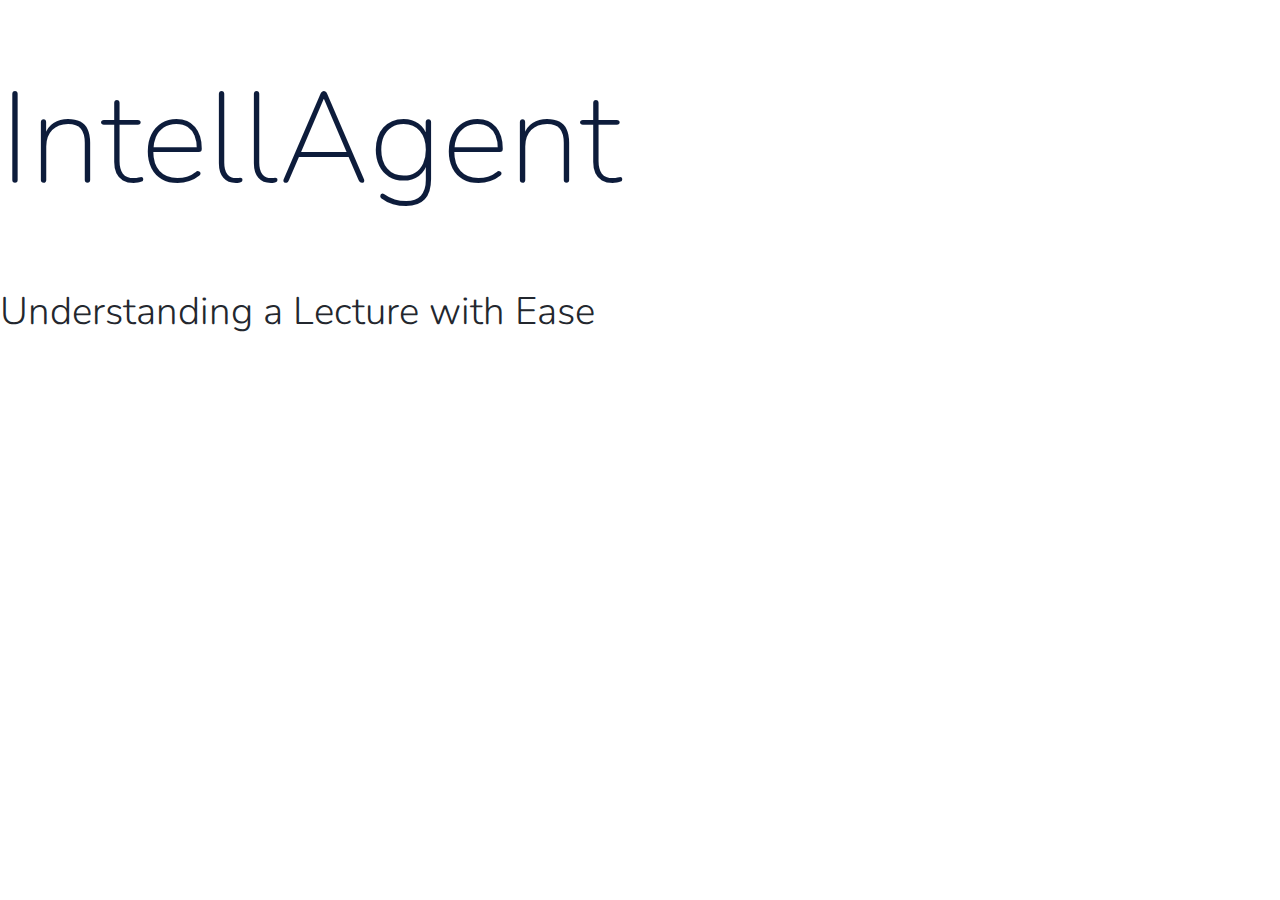
==== app.html @ 4536ea62 "Added app.html" ====
<!DOCTYPE html>
<html lang="en" style="z-index: 0;">
    <head>
      <meta charset="UTF-8">
      <meta http-equiv="X-UA-Compatible" content="IE=edge">
      <meta name="viewport" content="width=device-width, initial-scale=1, minimum-scale=1, maximum-scale=1, user-scalable=no">
      <!-- OPEN GRAPH-->
      <meta property="og:title" content="IntellAgent">
      <meta property="og:description" content="IntellAgent is a Sci-Tech startup that builds assistive technologies for people with hearing impairments using artificial intelligence.">
      <meta property="og:image" content="robot2.png">
      <meta property="og:image:secure_url" content="robot2.png">
        <!-- TITLE-->
        <title>IntellAgent</title>
        <!-- FAVICON-->
        <link rel="icon" type="image/png" href="robot2.png">
        <!-- FONTS-->
        <link rel="stylesheet" type="text/css" href="https://fonts.googleapis.com/css?family=Nunito:200,300,400,400italic,600,700,800">
        <!-- ICONS-->
        <link rel="stylesheet" href="fonts/icons/style.css">
        <!-- STYLES-->
        <link rel="stylesheet" href="css/styles.min.css">
        <link href="https://fonts.googleapis.com/css?family=Roboto:100,300,400,500" rel="stylesheet">
        <link href="https://fonts.googleapis.com/css?family=PT+Sans" rel="stylesheet">
        <link href="https://fonts.googleapis.com/css?family=Nunito:200,300,400,600,700" rel="stylesheet">
        <script src="//code.tidio.co/hogjaxlc35koajh1oqyqguqpopfbittk.js"></script>
    </head>
    <body>
        <!-- MAIN-->
        <main id="main">
            <header id="header">
                <div id="logo"></div>
                <button class="main-nav-toggle">Toggle Menu<span class="main-nav-toggle__bars"></span></button>
                <nav id="main-nav">
                    <ul>
                        <li><a href="#about-section">About us</a></li>
                        <li><a href="#products-section">Product</a></li>
                        <li><a href="#tsa-section">TSA</a></li>
                        <li><a href="#scitech-section">Scitech</a></li>
                        <li><a href="#team-section">Team</a></li>
                        <li><a href="#contact-section">Contact us</a></li>

                    </ul>
                </nav>
            </header>
            <section id="hero2-section">
                <div id="hero2-background" class="canvas-wrap">
                    <canvas></canvas>
                </div>
                <div class="hero2-text">

                    <h1 data-scroll-spy="50%" class="has-svg-text">

                        <span style="font-family: Nunito; font-weight: 200; font-size:10vw;">

                            IntellAgent

                        </span>
                    </h1>
                    <p data-break-to="words" data-scroll-spy="40%" style="font-family: Nunito; font-weight: 300; font-size: 3vw;">Understanding a Lecture with Ease</p>
                </div>
                <div id="hero2-canvas" style="WIDTH: 0%;">
                    <canvas width="1000" height="1000" style="width: 500px; height: 500px;"></canvas>
                </div>
                <div id="scroll-teaser">
                    <div class="scroll-teaser__mouse"></div>
                    <div class="waves">
                    </div>
                </div>
            </section>
    </body>
</html>
---- fonts/icons/style.css ----
@font-face {
  font-family: 'WBIcons';
  src:  url('fonts/WBIcons20ce.eot?ozstd7');
  src:  url('fonts/WBIcons20ce.eot?ozstd7#iefix') format('embedded-opentype'),
    url('fonts/WBIcons20ce.ttf?ozstd7') format('truetype'),
    url('fonts/WBIcons20ce.woff?ozstd7') format('woff'),
    url('fonts/WBIcons20ce.svg?ozstd7#WBIcons') format('svg');
  font-weight: normal;
  font-style: normal;
}

[class^="icon-"], [class*=" icon-"] {
  /* use !important to prevent issues with browser extensions that change fonts */
  font-family: 'WBIcons' !important;
  speak: none;
  font-style: normal;
  font-weight: normal;
  font-variant: normal;
  text-transform: none;
  line-height: 1;

  /* Better Font Rendering =========== */
  -webkit-font-smoothing: antialiased;
  -moz-osx-font-smoothing: grayscale;
}

.icon-arrow-up:before {
  content: "\21";
}
.icon-arrow-down:before {
  content: "\22";
}
.icon-arrow-left:before {
  content: "\23";
}
.icon-arrow-right:before {
  content: "\24";
}
.icon-arrow-up-2:before {
  content: "\f055";
}
.icon-arrow-down-2:before {
  content: "\f056";
}
.icon-angle-up:before {
  content: "\f106";
}
.icon-angle-down:before {
  content: "\f107";
}
.icon-angle-left:before {
  content: "\f104";
}
.icon-angle-right:before {
  content: "\f105";
}
.icon-angle-up-2:before {
  content: "\e601";
}
.icon-angle-down-2:before {
  content: "\e603";
}
.icon-angle-left-2:before {
  content: "\e604";
}
.icon-angle-right-2:before {
  content: "\e602";
}
.icon-angle-up-3:before {
  content: "\e60c";
}
.icon-angle-down-3:before {
  content: "\e60e";
}
.icon-angle-left-3:before {
  content: "\e60f";
}
.icon-angle-right-3:before {
  content: "\e60d";
}
.icon-caret-up:before {
  content: "\f0d8";
}
.icon-caret-down:before {
  content: "\f0d7";
}
.icon-caret-left:before {
  content: "\f0d9";
}
.icon-caret-right:before {
  content: "\f0da";
}
.icon-chevron-left:before {
  content: "\f053";
}
.icon-chevron-right:before {
  content: "\f054";
}
.icon-plus:before {
  content: "\f067";
}
.icon-plus-2:before {
  content: "\f068";
}
.icon-plus-3:before {
  content: "\f069";
}
.icon-plus-4:before {
  content: "\f06a";
}
.icon-minus:before {
  content: "\f06d";
}
.icon-minus-2:before {
  content: "\f06e";
}
.icon-minus-3:before {
  content: "\f06f";
}
.icon-minus-4:before {
  content: "\f070";
}
.icon-close:before {
  content: "\f00f";
}
.icon-close-2:before {
  content: "\f012";
}
.icon-close-3:before {
  content: "\f014";
}
.icon-close-4:before {
  content: "\f015";
}
.icon-close-5:before {
  content: "\4d";
}
.icon-division:before {
  content: "\f017";
}
.icon-grid:before {
  content: "\f009";
}
.icon-grid-2:before {
  content: "\f00c";
}
.icon-grid-3:before {
  content: "\f018";
}
.icon-grid-4:before {
  content: "\e782";
}
.icon-grid-5:before {
  content: "\f00a";
}
.icon-ellipsis-v:before {
  content: "\f142";
}
.icon-ellipsis-h:before {
  content: "\f141";
}
.icon-list:before {
  content: "\e605";
}
.icon-list-2:before {
  content: "\e774";
}
.icon-unordered-list:before {
  content: "\f00b";
}
.icon-unordered-list-2:before {
  content: "\e778";
}
.icon-unordered-list-3:before {
  content: "\e779";
}
.icon-ordered-list:before {
  content: "\e77c";
}
.icon-sort:before {
  content: "\f0dc";
}
.icon-sort-2:before {
  content: "\e787";
}
.icon-align-justify:before {
  content: "\f039";
}
.icon-align-left:before {
  content: "\f036";
}
.icon-align-center:before {
  content: "\f037";
}
.icon-align-right:before {
  content: "\f038";
}
.icon-repeat:before {
  content: "\f01e";
}
.icon-refresh:before {
  content: "\f021";
}
.icon-return:before {
  content: "\e643";
}
.icon-share:before {
  content: "\e808";
}
.icon-share-2:before {
  content: "\f045";
}
.icon-sign-out:before {
  content: "\f08b";
}
.icon-move:before {
  content: "\f047";
}
.icon-fullscreen:before {
  content: "\e651";
}
.icon-exit-fullscreen:before {
  content: "\e652";
}
.icon-upload:before {
  content: "\f093";
}
.icon-download:before {
  content: "\f01a";
}
.icon-upload-2:before {
  content: "\e6e0";
}
.icon-download-2:before {
  content: "\e6df";
}
.icon-upload-3:before {
  content: "\f01c";
}
.icon-download-3:before {
  content: "\f01b";
}
.icon-download-4:before {
  content: "\e6de";
}
.icon-play:before {
  content: "\e6b7";
}
.icon-pause:before {
  content: "\e6b9";
}
.icon-pause-2:before {
  content: "\e6b8";
}
.icon-prev:before {
  content: "\e6ba";
}
.icon-next:before {
  content: "\e6bb";
}
.icon-volume-off:before {
  content: "\f026";
}
.icon-volume-up:before {
  content: "\f028";
}
.icon-eject:before {
  content: "\f052";
}
.icon-font:before {
  content: "\f031";
}
.icon-bold:before {
  content: "\f032";
}
.icon-italic:before {
  content: "\f033";
}
.icon-text-width:before {
  content: "\f035";
}
.icon-text-height:before {
  content: "\f034";
}
.icon-type:before {
  content: "\e606";
}
.icon-spell-check:before {
  content: "\e6a2";
}
.icon-check:before {
  content: "\e69d";
}
.icon-check-2:before {
  content: "\e69e";
}
.icon-check-3:before {
  content: "\f046";
}
.icon-pencil:before {
  content: "\f040";
}
.icon-pencil-2:before {
  content: "\e6ed";
}
.icon-edit:before {
  content: "\f044";
}
.icon-eyedropper:before {
  content: "\f1fb";
}
.icon-brush:before {
  content: "\e680";
}
.icon-palette:before {
  content: "\e682";
}
.icon-magicwand:before {
  content: "\e7dd";
}
.icon-magicwand-2:before {
  content: "\e7de";
}
.icon-tag:before {
  content: "\f02b";
}
.icon-tags:before {
  content: "\f02c";
}
.icon-leaf:before {
  content: "\e769";
}
.icon-feather:before {
  content: "\e607";
}
.icon-search:before {
  content: "\f002";
}
.icon-attachment:before {
  content: "\e667";
}
.icon-chain:before {
  content: "\f0c1";
}
.icon-chain-broken:before {
  content: "\f127";
}
.icon-link:before {
  content: "\e76e";
}
.icon-headphones:before {
  content: "\e608";
}
.icon-music:before {
  content: "\e670";
}
.icon-camera:before {
  content: "\f030";
}
.icon-image:before {
  content: "\e73c";
}
.icon-gallery:before {
  content: "\e73d";
}
.icon-video-camera:before {
  content: "\f03d";
}
.icon-video:before {
  content: "\e920";
}
.icon-zoom-in:before {
  content: "\f00e";
}
.icon-zoom-out:before {
  content: "\f010";
}
.icon-heart:before {
  content: "\f004";
}
.icon-star:before {
  content: "\f008";
}
.icon-star-half:before {
  content: "\f005";
}
.icon-star-o:before {
  content: "\f006";
}
.icon-user:before {
  content: "\f007";
}
.icon-phone:before {
  content: "\e6d6";
}
.icon-phone-2:before {
  content: "\e6d9";
}
.icon-monitor:before {
  content: "\e6cb";
}
.icon-tablet:before {
  content: "\e6d3";
}
.icon-mobile:before {
  content: "\e6ce";
}
.icon-cog:before {
  content: "\f013";
}
.icon-wrench:before {
  content: "\e8b8";
}
.icon-wrench-2:before {
  content: "\e8bc";
}
.icon-screwdriver:before {
  content: "\e8be";
}
.icon-settings:before {
  content: "\e6c3";
}
.icon-trash:before {
  content: "\f1f8";
}
.icon-trash-2:before {
  content: "\e90e";
}
.icon-toggle-on:before {
  content: "\f205";
}
.icon-toggle-off:before {
  content: "\f204";
}
.icon-microphone:before {
  content: "\f130";
}
.icon-microphone-slash:before {
  content: "\f131";
}
.icon-bell:before {
  content: "\e674";
}
.icon-clock:before {
  content: "\e908";
}
.icon-clock-2:before {
  content: "\f019";
}
.icon-power-off:before {
  content: "\f011";
}
.icon-flag:before {
  content: "\f024";
}
.icon-bookmark:before {
  content: "\f02e";
}
.icon-asterisk:before {
  content: "\f073";
}
.icon-asterisk-2:before {
  content: "\f074";
}
.icon-asterisk-3:before {
  content: "\e8f0";
}
.icon-info:before {
  content: "\f129";
}
.icon-question:before {
  content: "\f128";
}
.icon-exclamation:before {
  content: "\f12a";
}
.icon-exclamation-triangle:before {
  content: "\f075";
}
.icon-envelope:before {
  content: "\f0e0";
}
.icon-at:before {
  content: "\e82f";
}
.icon-book:before {
  content: "\e7fd";
}
.icon-doc:before {
  content: "\e6f7";
}
.icon-doc-2:before {
  content: "\e6f8";
}
.icon-folder:before {
  content: "\e70a";
}
.icon-folder-2:before {
  content: "\e701";
}
.icon-layout:before {
  content: "\e755";
}
.icon-layout-2:before {
  content: "\e756";
}
.icon-layout-3:before {
  content: "\e757";
}
.icon-layout-4:before {
  content: "\e758";
}
.icon-layout-5:before {
  content: "\e759";
}
.icon-layout-6:before {
  content: "\e768";
}
.icon-area-chart:before {
  content: "\f1fe";
}
.icon-line-chart:before {
  content: "\f201";
}
.icon-bar-chart:before {
  content: "\f080";
}
.icon-stats:before {
  content: "\e8f1";
}
.icon-pie-chart:before {
  content: "\f200";
}
.icon-anchor:before {
  content: "\e65e";
}
.icon-calendar:before {
  content: "\e689";
}
.icon-code:before {
  content: "\e6a3";
}
.icon-brackets:before {
  content: "\e6a5";
}
.icon-braces:before {
  content: "\e6a6";
}
.icon-terminal:before {
  content: "\f120";
}
.icon-eye:before {
  content: "\e6f5";
}
.icon-automobile:before {
  content: "\f1b9";
}
.icon-coffee:before {
  content: "\e715";
}
.icon-icecream:before {
  content: "\e718";
}
.icon-cupcake:before {
  content: "\e71b";
}
.icon-fork:before {
  content: "\e727";
}
.icon-home:before {
  content: "\e72f";
}
.icon-lock:before {
  content: "\f023";
}
.icon-key:before {
  content: "\e751";
}
.icon-quote-left:before {
  content: "\e89f";
}
.icon-quote-right:before {
  content: "\e8a0";
}
.icon-comment:before {
  content: "\f076";
}
.icon-comments:before {
  content: "\f086";
}
.icon-shopping-cart:before {
  content: "\e8c5";
}
.icon-basket:before {
  content: "\e8c4";
}
.icon-bag:before {
  content: "\e8c3";
}
.icon-visa:before {
  content: "\e7db";
}
.icon-credit-card:before {
  content: "\f09d";
}
.icon-eur:before {
  content: "\f153";
}
.icon-gbp:before {
  content: "\f154";
}
.icon-dollar:before {
  content: "\f155";
}
.icon-map-marker:before {
  content: "\e788";
}
.icon-compass:before {
  content: "\e6b6";
}
.icon-lifebuoy:before {
  content: "\e82a";
}
.icon-bug:before {
  content: "\e827";
}
.icon-flask:before {
  content: "\e814";
}
.icon-hotspot:before {
  content: "\e835";
}
.icon-scissors:before {
  content: "\e82d";
}
.icon-briefcase:before {
  content: "\f0b1";
}
.icon-suitcase:before {
  content: "\f0f2";
}
.icon-tie:before {
  content: "\e902";
}
.icon-trophy:before {
  content: "\e915";
}
.icon-infinity:before {
  content: "\e7ef";
}
.icon-puzzle:before {
  content: "\e80e";
}
.icon-delete:before {
  content: "\e7f4";
}
.icon-error-404:before {
  content: "\e830";
}
.icon-hammer:before {
  content: "\e843";
}
.icon-pin:before {
  content: "\e867";
}
.icon-rocket:before {
  content: "\e8a6";
}
.icon-plug:before {
  content: "\e834";
}
.icon-candle:before {
  content: "\e844";
}
.icon-brightness:before {
  content: "\e89b";
}
.icon-brightness-2:before {
  content: "\e926";
}
.icon-brightness-3:before {
  content: "\e927";
}
.icon-moon:before {
  content: "\e937";
}
.icon-cloud:before {
  content: "\e92e";
}
.icon-flash:before {
  content: "\e88d";
}
.icon-drop:before {
  content: "\e939";
}
.icon-fire:before {
  content: "\e935";
}
.icon-tree:before {
  content: "\f1bb";
}
.icon-like:before {
  content: "\f087";
}
.icon-dislike:before {
  content: "\f088";
}
.icon-like-2:before {
  content: "\f164";
}
.icon-dislike-2:before {
  content: "\f165";
}
.icon-apple:before {
  content: "\e794";
}
.icon-android:before {
  content: "\e7a4";
}
.icon-blackberry:before {
  content: "\e7dc";
}
.icon-windows:before {
  content: "\e7be";
}
.icon-skype:before {
  content: "\e799";
}
.icon-html5:before {
  content: "\e7a0";
}
.icon-css3:before {
  content: "\e7a2";
}
.icon-facebook:before {
  content: "\e7a5";
}
.icon-twitter:before {
  content: "\e7a6";
}
.icon-youtube:before {
  content: "\f16a";
}
.icon-youtube-2:before {
  content: "\e600";
}
.icon-dribbble:before {
  content: "\e7a8";
}
.icon-dribbble-2:before {
  content: "\e7a9";
}
.icon-pinterest:before {
  content: "\e7aa";
}
.icon-googleplus:before {
  content: "\e7ae";
}
.icon-linkedin:before {
  content: "\e7b2";
}
.icon-vimeo:before {
  content: "\e7b5";
}
.icon-flickr:before {
  content: "\e7b7";
}
.icon-github:before {
  content: "\e7b8";
}
.icon-git:before {
  content: "\f1d3";
}
.icon-deviantart:before {
  content: "\e7ba";
}
.icon-behance:before {
  content: "\e7bf";
}
.icon-amazon:before {
  content: "\e7c0";
}
.icon-instagram:before {
  content: "\e7c2";
}
.icon-blogger:before {
  content: "\e7c7";
}
.icon-tumblr:before {
  content: "\e7c8";
}
.icon-feed:before {
  content: "\f09e";
}
.icon-feed-2:before {
  content: "\e7ac";
}
.icon-user-o:before {
  content: "\e005";
}
.icon-user-female-o:before {
  content: "\e000";
}
.icon-users-o:before {
  content: "\e001";
}
.icon-symbol-female-o:before {
  content: "\e09c";
}
.icon-symbol-male-o:before {
  content: "\e09d";
}
.icon-trophy-o:before {
  content: "\e006";
}
.icon-mobile-o:before {
  content: "\e010";
}
.icon-tablet-o:before {
  content: "\e00f";
}
.icon-desktop-o:before {
  content: "\e011";
}
.icon-plane-o:before {
  content: "\e012";
}
.icon-notebook-o:before {
  content: "\e013";
}
.icon-mouse-o:before {
  content: "\e015";
}
.icon-credit-card-o:before {
  content: "\e025";
}
.icon-youtube-o:before {
  content: "\e008";
}
.icon-twitter-o:before {
  content: "\e009";
}
.icon-tumblr-o:before {
  content: "\e00a";
}
.icon-facebook-o:before {
  content: "\e00b";
}
.icon-dribbble-o:before {
  content: "\e00d";
}
.icon-envelope-o:before {
  content: "\e086";
}
.icon-envelope-open-o:before {
  content: "\e01e";
}
.icon-bell-o:before {
  content: "\e027";
}
.icon-anchor-o:before {
  content: "\e029";
}
.icon-wallet-o:before {
  content: "\e02a";
}
.icon-wallet-alt-o:before {
  content: "\e100";
}
.icon-printer-o:before {
  content: "\e02e";
}
.icon-present-o:before {
  content: "\e02f";
}
.icon-map-o:before {
  content: "\e033";
}
.icon-layers-o:before {
  content: "\e034";
}
.icon-handbag-o:before {
  content: "\e035";
}
.icon-pin-o:before {
  content: "\e031";
}
.icon-picture-o:before {
  content: "\e032";
}
.icon-camera-o:before {
  content: "\e07f";
}
.icon-film-o:before {
  content: "\e03a";
}
.icon-camcorder-o:before {
  content: "\e07e";
}
.icon-earphones-o:before {
  content: "\e03d";
}
.icon-earphones-alt-o:before {
  content: "\e03c";
}
.icon-music-tone-o:before {
  content: "\e062";
}
.icon-music-tone-alt-o:before {
  content: "\e061";
}
.icon-doc-o:before {
  content: "\e085";
}
.icon-docs-o:before {
  content: "\e040";
}
.icon-feed-o:before {
  content: "\e03b";
}
.icon-drop-o:before {
  content: "\e03e";
}
.icon-diamond-o:before {
  content: "\e043";
}
.icon-compass-o:before {
  content: "\e045";
}
.icon-phone-o:before {
  content: "\e048";
}
.icon-briefcase-o:before {
  content: "\e04b";
}
.icon-undo-o:before {
  content: "\e050";
}
.icon-redo-o:before {
  content: "\e051";
}
.icon-wrench-o:before {
  content: "\e052";
}
.icon-trash-o:before {
  content: "\e054";
}
.icon-lifebuoy-o:before {
  content: "\e056";
}
.icon-fullscreen-o:before {
  content: "\e057";
}
.icon-exit-fullscreen-o:before {
  content: "\e058";
}
.icon-share-o:before {
  content: "\e05b";
}
.icon-share-alt-o:before {
  content: "\e05a";
}
.icon-rocket-o:before {
  content: "\e05c";
}
.icon-pie-chart-o:before {
  content: "\e05e";
}
.icon-pencil-o:before {
  content: "\e05f";
}
.icon-edit-o:before {
  content: "\e060";
}
.icon-microphone-o:before {
  content: "\e063";
}
.icon-list-o:before {
  content: "\e067";
}
.icon-like-o:before {
  content: "\e068";
}
.icon-dislike-o:before {
  content: "\e06d";
}
.icon-home-o:before {
  content: "\e069";
}
.icon-grid-o:before {
  content: "\e06a";
}
.icon-control-start-o:before {
  content: "\e06f";
}
.icon-control-rewind-o:before {
  content: "\e070";
}
.icon-control-play-o:before {
  content: "\e071";
}
.icon-control-pause-o:before {
  content: "\e072";
}
.icon-control-forward-o:before {
  content: "\e073";
}
.icon-control-end-o:before {
  content: "\e074";
}
.icon-volume-o:before {
  content: "\e0a0";
}
.icon-volume-off-o:before {
  content: "\e0a1";
}
.icon-calendar-o:before {
  content: "\e075";
}
.icon-bulb-o:before {
  content: "\e076";
}
.icon-speech-o:before {
  content: "\e02c";
}
.icon-bubble-o:before {
  content: "\e07d";
}
.icon-bubbles-o:before {
  content: "\e04a";
}
.icon-check-o:before {
  content: "\e080";
}
.icon-close-o:before {
  content: "\e082";
}
.icon-clock-o:before {
  content: "\e081";
}
.icon-eye-o:before {
  content: "\e087";
}
.icon-flag-o:before {
  content: "\e088";
}
.icon-heart-o:before {
  content: "\e08a";
}
.icon-info-o:before {
  content: "\e08b";
}
.icon-question-o:before {
  content: "\e05d";
}
.icon-link-o:before {
  content: "\e08d";
}
.icon-lock-o:before {
  content: "\e08e";
}
.icon-lock-open-o:before {
  content: "\e08f";
}
.icon-magnifier-o:before {
  content: "\e090";
}
.icon-zoom-in-o:before {
  content: "\e091";
}
.icon-zoom-out-o:before {
  content: "\e092";
}
.icon-paper-clip-o:before {
  content: "\e093";
}
.icon-cursor-o:before {
  content: "\e06e";
}
.icon-paper-plane-o:before {
  content: "\e094";
}
.icon-map-marker-o:before {
  content: "\e096";
}
.icon-settings-o:before {
  content: "\e09a";
}
.icon-move-o:before {
  content: "\31";
}
.icon-tag-o:before {
  content: "\e055";
}
.icon-tags-o:before {
  content: "\e018";
}
.icon-cash-o:before {
  content: "\e0ed";
}
.icon-heart2:before {
  content: "\e900";
}
.icon-cloud2:before {
  content: "\e901";
}
.icon-star2:before {
  content: "\e903";
}
.icon-tv:before {
  content: "\e904";
}
.icon-sound:before {
  content: "\e905";
}
.icon-video2:before {
  content: "\e906";
}
.icon-trash2:before {
  content: "\e907";
}
.icon-user2:before {
  content: "\e909";
}
.icon-key2:before {
  content: "\e90a";
}
.icon-search2:before {
  content: "\e90b";
}
.icon-settings2:before {
  content: "\e90c";
}
.icon-camera2:before {
  content: "\e90d";
}
.icon-tag2:before {
  content: "\e916";
}
.icon-lock2:before {
  content: "\e917";
}
.icon-bulb:before {
  content: "\e90f";
}
.icon-pen:before {
  content: "\e910";
}
.icon-diamond:before {
  content: "\e911";
}
.icon-display:before {
  content: "\e912";
}
.icon-location:before {
  content: "\e913";
}
.icon-eye2:before {
  content: "\e914";
}
.icon-bubble:before {
  content: "\e918";
}
.icon-stack:before {
  content: "\e919";
}
.icon-cup:before {
  content: "\e91a";
}
.icon-phone2:before {
  content: "\e91b";
}
.icon-news:before {
  content: "\e923";
}
.icon-mail:before {
  content: "\e924";
}
.icon-like2:before {
  content: "\e925";
}
.icon-photo:before {
  content: "\e928";
}
.icon-note:before {
  content: "\e91c";
}
.icon-clock2:before {
  content: "\e91d";
}
.icon-paperplane:before {
  content: "\e91e";
}
.icon-params:before {
  content: "\e91f";
}
.icon-banknote:before {
  content: "\e921";
}
.icon-data:before {
  content: "\e922";
}
.icon-music2:before {
  content: "\e929";
}
.icon-megaphone:before {
  content: "\e931";
}
.icon-study:before {
  content: "\e932";
}
.icon-lab:before {
  content: "\e933";
}
.icon-food:before {
  content: "\e934";
}
.icon-t-shirt:before {
  content: "\e936";
}
.icon-fire2:before {
  content: "\e938";
}
.icon-clip:before {
  content: "\e93a";
}
.icon-shop:before {
  content: "\e92a";
}
.icon-calendar2:before {
  content: "\e92b";
}
.icon-wallet:before {
  content: "\e92c";
}
.icon-vynil:before {
  content: "\e92d";
}
.icon-truck:before {
  content: "\e92f";
}
.icon-world:before {
  content: "\e930";
}
---- css/styles.min.css ----
@charset "UTF-8";
/*! normalize.css v5.0.0 | Scitech License | github.com/necolas/normalize.css */

html {
    font-family: sans-serif;
    line-height: 1.15;
    -ms-text-size-adjust: 100%;
    -webkit-text-size-adjust: 100%
}
body {
    margin: 0
}
article,
aside,
footer,
header,
nav,
section {
    display: block
}
h1 {
    font-size: 2em;
    margin: .67em 0
}
figcaption,
figure,
main {
    display: block
}
figure {
    margin: 1em 40px
}
hr {
    box-sizing: content-box;
    height: 0;
    overflow: visible
}
pre {
    font-family: monospace, monospace;
    font-size: 1em
}
a {
    background-color: transparent;
    -webkit-text-decoration-skip: objects
}
a:active,
a:hover {
    outline-width: 0
}
abbr[title] {
    border-bottom: none;
    text-decoration: underline;
    text-decoration: underline dotted
}
b,
strong {
    font-weight: inherit;
    font-weight: bolder
}
code,
kbd,
samp {
    font-family: monospace, monospace;
    font-size: 1em
}
dfn {
    font-style: italic
}
mark {
    background-color: #ff0;
    color: #000
}
small {
    font-size: 80%
}
sub,
sup {
    font-size: 75%;
    line-height: 0;
    position: relative;
    vertical-align: baseline
}
sub {
    bottom: -.25em
}
sup {
    top: -.5em
}
audio,
video {
    display: inline-block
}
audio:not([controls]) {
    display: none;
    height: 0
}
img {
    border-style: none
}
svg:not(:root) {
    overflow: hidden
}
button,
input,
optgroup,
select,
textarea {
    font-family: sans-serif;
    font-size: 100%;
    line-height: 1.15;
    margin: 0
}
button,
input {
    overflow: visible
}
button,
select {
    text-transform: none
}
[type=reset],
[type=submit],
button,
html [type=button] {
    -webkit-appearance: button
}
[type=button]::-moz-focus-inner,
[type=reset]::-moz-focus-inner,
[type=submit]::-moz-focus-inner,
button::-moz-focus-inner {
    border-style: none;
    padding: 0
}
[type=button]:-moz-focusring,
[type=reset]:-moz-focusring,
[type=submit]:-moz-focusring,
button:-moz-focusring {
    outline: 1px dotted ButtonText
}
fieldset {
    border: 1px solid silver;
    margin: 0 2px;
    padding: .35em .625em .75em
}
legend {
    box-sizing: border-box;
    color: inherit;
    display: table;
    max-width: 100%;
    padding: 0;
    white-space: normal
}
progress {
    display: inline-block;
    vertical-align: baseline
}
textarea {
    overflow: auto
}
[type=checkbox],
[type=radio] {
    box-sizing: border-box;
    padding: 0
}
[type=number]::-webkit-inner-spin-button,
[type=number]::-webkit-outer-spin-button {
    height: auto
}
[type=search] {
    -webkit-appearance: textfield;
    outline-offset: -2px
}
[type=search]::-webkit-search-cancel-button,
[type=search]::-webkit-search-decoration {
    -webkit-appearance: none
}
::-webkit-file-upload-button {
    -webkit-appearance: button;
    font: inherit
}
details,
menu {
    display: block
}
summary {
    display: list-item
}
canvas {
    display: inline-block
}
[hidden],
template {
    display: none
}
html {
    overflow-x: hidden;
    box-sizing: border-box
}
*,
:after,
:before {
    box-sizing: inherit
}
body {
    overflow-x: hidden;
    font: normal 200 16px/1.6 Nunito, sans-serif;
    color: #23272e
}
h1,
h2,
h3,
h4,
h5,
h6 {
    font-weight: 400;
    color: #0d1c3b
}
h1 {
    font-size: 56px;
    font-weight: 600
}
h2 {
    font-size: 36px
}
a {
    text-decoration: none;
    transition: opacity 175ms, color 175ms, border 175ms, background 175ms
}
.section-title {
    position: relative;
    display: flex;
    flex-direction: column;
    text-align: center
}
.section-title h1 {
    margin: 0;
    color: #0d1c3b
}
.section-title p {
    margin: 0;
    order: -1;
    font: normal 300 18px Nunito, sans-serif;
    letter-spacing: 4px;
    text-indent: 4px;
    color: #7363dc
}
.has-svg-text span {
    position: relative
}
.has-svg-text svg {
    fill: none;
    stroke-width: 5;
    display: none;
    position: absolute;
    top: 50%;
    left: 0;
    width: 100%;
    transform: translate3d(0, -50%, 0)
}
.has-svg-text svg path {
    stroke-linecap: round;
    stroke-linejoin: round
}
html.svg .has-svg-text span {
    user-select: none;
    color: transparent
}
html.svg .has-svg-text svg {
    display: block;
    stroke: #0d1c3b
}
@keyframes a {
    to {
        stroke-dashoffset: 0
    }
}
.canvas-wrap {
    position: absolute;
    top: 0;
    left: 0;
    width: 100%;
    height: 100%;
    pointer-events: none
}
.btn {
    position: relative;
    display: inline-block;
    padding: 15px 40px;
    cursor: pointer;
    outline: none;
    width: 180px;
    height: 51px;
    font: normal normal 14px Nunito, sans-serif;
    color: #fff;
    border: none;
    background: none;
    transition: all .4s cubic-bezier(.79, .005, .305, 1), opacity 175ms, color 175ms, border 175ms, background 175ms, color .15s linear .2s
}
.btn:before {
    content: "";
    display: block;
    width: 100%;
    height: 100%;
    margin: auto;
    position: absolute;
    top: 0;
    bottom: 0;
    right: 0;
    left: 0;
    z-index: -1;
    background: #7363dc;
    border-radius: 99px;
    transition: inherit
}
.btn:hover:before {
    background: #8274e0
}
.btn .spinner {
    display: block;
    width: 30px;
    height: 30px;
    position: absolute;
    top: 50%;
    left: 50%;
    margin: -15px 0 0 -15px;
    opacity: 0;
    transform: scale(.5);
    transition: all .3s cubic-bezier(.68, -.55, .265, 1.55)
}
.btn .spinner:before {
    content: "";
    display: block;
    width: 100%;
    height: 100%;
    position: absolute;
    top: 0;
    left: 0;
    border-radius: 50%;
    border: 1px solid hsla(0, 0%, 100%, .2);
    border-top: 2px solid #fff;
    transition: border .15s
}
.btn.is-loading {
    pointer-events: none;
    color: transparent;
    transition: all .4s cubic-bezier(.79, .005, .305, 1), opacity 175ms, color 175ms, border 175ms, background 175ms, color .15s linear 0ms
}
.btn.is-loading:before {
    width: 51px;
    height: 51px;
    background: #7363dc;
    transform: scale(1.3);
    transition: all .4s cubic-bezier(.68, -.55, .265, 1.55) .25s, width .2s cubic-bezier(.79, .005, .305, 1) 90ms, height .2s cubic-bezier(.79, .005, .305, 1) 90ms
}
.btn.is-loading .spinner {
    opacity: 1;
    transform: scale(1);
    transition-delay: 265ms
}
.btn.is-loading .spinner:before {
    animation: b .85s cubic-bezier(.68, -.55, .265, 1.55) .8s infinite
}
@keyframes b {
    to {
        transform: rotate(1turn) scale(1)
    }
}
.btn.has-failed:before,
.btn.has-succeeded:before {
    background: #f44336;
    transform: scale(1.5);
    transition: all .4s cubic-bezier(.68, -.55, .265, 1.55) .25s, background .15s linear .3s
}
.btn.has-failed:after,
.btn.has-succeeded:after {
    content: "\4d";
    display: block;
    position: absolute;
    top: 50%;
    left: 50%;
    pointer-events: none;
    opacity: 0;
    color: #fff;
    font: normal 32px wbicons;
    transform: translate3d(-50%, -50%, 0) scale(.3);
    animation: c .25s cubic-bezier(.79, .005, .305, 1) forwards .3s
}
@keyframes c {
    to {
        opacity: 1;
        transform: translate3d(-50%, -50%, 0) scale(1)
    }
}
.btn.has-failed .spinner,
.btn.has-succeeded .spinner {
    animation: d .6s cubic-bezier(.79, .005, .305, 1) forwards
}
@keyframes d {
    30% {
        opacity: 1;
        transform: scale(.6)
    }
    to {
        opacity: 0;
        transform: scale(3)
    }
}
.btn.has-failed .spinner:before,
.btn.has-succeeded .spinner:before {
    border: 1px solid hsla(0, 0%, 100%, .4)
}
.btn.has-succeeded:before {
    background: #4caf50
}
.btn.has-succeeded:after {
    content: "\e69d"
}
#header {
    display: flex;
    align-items: center;
    justify-content: space-between;
    position: absolute;
    top: 0;
    left: 0;
    width: 100%;
    padding: 30px 100px;
    z-index: 999999
}
@media screen and (max-width: 991px) {
    #header {
        padding: 30px 50px
    }
}
@media screen and (max-width: 767px) {
    #header {
        position: fixed;
        padding: 30px;
        transition: all .2s cubic-bezier(.25, .46, .45, .94)
    }
    #header:before {
        content: "";
        display: block;
        width: 100%;
        height: 100%;
        position: absolute;
        top: 0;
        left: 0;
        z-index: 8;
        opacity: 0;
        background: linear-gradient(135deg, rgba(115, 99, 220, .85), rgba(189, 99, 220, .85));
        transition: inherit
    }
    .is-scrolled #header {
        padding: 10px 30px;
        transition: all .7s cubic-bezier(.79, .005, .305, 1)
    }
    .is-scrolled #header:before {
        opacity: 1;
        box-shadow: 0 1px 1px rgba(0, 0, 0, .1)
    }
}
#logo {
    position: relative;
    z-index: 10
}
#logo a {
    display: block;
    width: 151.2px;
    height: 33.9px;
    font-size: 0;
    background: url(../img/favicon.png) no-repeat 50%;
    background-size: contain
}
#main-nav ul {
    list-style: none;
    padding: 0;
    margin: 0 -20px 0 0;
    display: flex;
    align-items: center
}
#main-nav a {
    position: relative;
    display: block;
    padding: 10px 20px;
    font: normal 300 14px Nunito, sans-serif;
    letter-spacing: .05em;
    text-decoration: none;
    color: #fff
}
#main-nav a:before {
    content: "";
    display: block;
    position: absolute;
    bottom: 0;
    left: 20px;
    right: 20px;
    height: 2px;
    opacity: .35;
    background: #fff;
    border-radius: 99px;
    transform: scaleX(0);
    transform-origin: 100% center;
    transition: all .2s cubic-bezier(.79, .005, .305, 1), transform-origin 0ms
}
#main-nav li.is-active a:before,
#main-nav li:hover a:before {
    transform: scaleX(1);
    transform-origin: 0 center
}
#main-nav li.is-active a:before {
    opacity: 1;
    background: #fea530
}
@media screen and (max-width: 767px) {
    #main-nav {
        display: block;
        position: fixed;
        top: 0;
        left: 0;
        right: 0;
        bottom: 0;
        z-index: 7;
        pointer-events: none;
        opacity: 0;
        background: rgba(0, 0, 0, .8);
        transition: opacity .2s
    }
    #main-nav.is-active {
        pointer-events: auto;
        opacity: 1
    }
    #main-nav ul {
        flex-direction: column;
        justify-content: center;
        align-items: center;
        height: 100%
    }
    #main-nav a {
        padding: 10px;
        font-size: 36px;
        font-weight: 700
    }
    #main-nav li.is-active a {
        color: #fea530
    }
    #main-nav li.is-active a:before {
        display: none
    }
}
.main-nav-toggle {
    display: none;
    width: 40px;
    height: 40px;
    cursor: pointer;
    outline: none;
    z-index: 99999;
    font-size: 0;
    color: transparent;
    border: none;
    background: none
}
.main-nav-toggle__bars {
    position: relative;
    display: block;
    width: 24px;
    height: 3px;
    background: #fff;
    border-radius: 99px;
    transition: background .3s cubic-bezier(.68, -.55, .265, 1.55)
}
.main-nav-toggle__bars:after,
.main-nav-toggle__bars:before {
    content: "";
    display: block;
    width: 100%;
    height: 100%;
    position: absolute;
    top: -6px;
    left: 0;
    background: #fff;
    border-radius: inherit;
    transition: all .3s cubic-bezier(.68, -.55, .265, 1.55)
}
.main-nav-toggle__bars:after {
    top: 6px
}
.main-nav-toggle.is-active .main-nav-toggle__bars {
    background: transparent
}
.main-nav-toggle.is-active .main-nav-toggle__bars:before {
    transform: translate3d(0, 6px, 0) rotate(-135deg)
}
.main-nav-toggle.is-active .main-nav-toggle__bars:after {
    transform: translate3d(0, -6px, 0) rotate(135deg)
}
@media screen and (max-width: 767px) {
    .main-nav-toggle {
        display: block;
        z-index: 9
    }
}
#hero-section {
    position: relative;
    margin: 0 auto;
    z-index: 1;
    display: flex;
    align-items: center;
    min-height: 100vh;
    background: linear-gradient(135deg, #36D1DC, #5B86E5)
}
#hero-section .hero-text {
    flex: 0 0 100%;
    margin: 0px auto;
    width: 100%;
    color: #fff
}
#hero-section .hero-text h1 {
    position: relative;
    padding-bottom: 40px;
    margin: 40px auto;
    font-size: 42px;
    font-weight: 700;
    line-height: 1.2;
    color: inherit
}
html.svg #hero-section .hero-text h1.is-visible .letter {
    animation: a .8s cubic-bezier(.455, .03, .515, .955) forwards
}
#hero-section .hero-text h1:after {
    content: "";
    display: block;
    width: 50%;
    height: 2px;
    position: absolute;
    bottom: 0;
    left: 0;
    opacity: 0;
    background: #FFA616;
    transform: scaleX(0);
    transform-origin: 0 center;
    transition: all .6s cubic-bezier(.455, .03, .515, .955) 1s
}
#hero-section .hero-text h1.is-visible:after {
    opacity: 1;
    transform: scaleX(1)
}
#hero-section .hero-text h1 span {
    display: inline-block;
    white-space: nowrap;
}
#hero-section .hero-text h1 span:first-child svg {
    animation-delay: .5s
}
#hero-section .hero-text h1 span:nth-child(2) svg {
    animation-delay: 1s
}
#hero-section .hero-text h1 svg {
    stroke: #fff;
    stroke-width: 8
}
#hero-section .hero-text p {
    font-size: 17px;
    font-weight: 200;
    color: hsla(0, 0%, 100%, .75)
}
#hero-section .hero-text p .word {
    display: inline-block;
    opacity: 0;
    transform: translate3d(30px, 0, 0)
}
#hero-section .hero-text p.is-visible .word {
    animation: g .4s cubic-bezier(.13, .33, .305, 1) forwards
}
@media screen{
    #hero-section .hero-text p .word {
        transform: translate3d(0, 30px, 0)
    }
}
@media screen{
    #hero-section .hero-text {
        flex: 0 0 100%;
        max-width: 100%;
        margin: 0 auto;
        text-align: center
    }
    #hero-section .hero-text h1 {
        font-size: 36px;
        max-width: 800px;
        margin-right: auto;
        margin-left: auto
    }
    #hero-section .hero-text h1:after {
        right: 0;
        margin: 0 auto
    }
}
@media screen and (max-width: 767px) {
    #hero-section .hero-text h1 {
        max-width: 400px
    }
    #hero-section .hero-text p {
        font-weight: 300
    }
}
@media screen and (max-width: 543px) {
    #hero-section .hero-text h1 {
        font-size: 24px
    }
}
@media screen and (max-width: 991px) {
    #hero-section {
        justify-content: center;
        flex-direction: column;
        padding-top: 100px
    }
}
#hero-canvas {
    display: flex;
    justify-content: center
}
@media screen and (max-width: 991px) {
    #hero-canvas {
        display: none;
        order: -1
    }
}
@media screen and (max-width: 991px) {
    #hero-background {
        display: none
    }
}
#scroll-teaser {
    display: flex;
    align-items: center;
    justify-content: center;
    width: 70px;
    height: 70px;
    position: fixed;
    bottom: 50px;
    left: 50%;
    margin: 0 0 0 -35px;
    opacity: 0;
    cursor: pointer;
    font-size: 0;
    color: transparent;
    transition: all 1s cubic-bezier(.79, .005, .305, 1);
    animation: e .5s linear .8s forwards
}
@keyframes e {
    0% {
        opacity: 0
    }
    to {
        opacity: 1
    }
}
#scroll-teaser:after,
#scroll-teaser:before {
    content: "";
    display: block;
    position: absolute;
    top: 0;
    bottom: 0;
    right: 0;
    left: 0;
    opacity: 1;
    pointer-events: none;
    border: 1px solid hsla(0, 0%, 100%, 0);
    border-radius: 50%
}
#scroll-teaser .scroll-teaser__mouse {
    position: relative;
    display: block;
    width: 20px;
    height: 32px;
    pointer-events: none;
    border: 1px solid hsla(0, 0%, 100%, .3);
    border-radius: 99px;
    transform: scale(1);
    transition: all .4s cubic-bezier(.175, .885, .32, 1.275), border-color .2s
}
#scroll-teaser .scroll-teaser__mouse:before {
    content: "";
    display: block;
    width: 2px;
    height: 6px;
    position: absolute;
    top: 5px;
    left: 50%;
    margin: 0 0 0 -1px;
    background: #fff;
    border-radius: 10px;
    animation: f .6s cubic-bezier(.79, .005, .305, 1) infinite alternate
}
@keyframes f {
    to {
        transform: translate3d(0, 3px, 0)
    }
}
#scroll-teaser .waves {
    transition: all .3s cubic-bezier(.175, .885, .32, 1.275);
    opacity: .35
}
#scroll-teaser .waves,
#scroll-teaser .waves>* {
    position: absolute;
    top: 0;
    bottom: 0;
    right: 0;
    left: 0
}
#scroll-teaser .waves>* {
    animation: j 3s linear infinite
}
#scroll-teaser .waves>:before {
    content: "";
    display: block;
    width: 100%;
    height: 100%;
    position: absolute;
    top: 0;
    left: 0;
    border-radius: 50%;
    transition: all .6s cubic-bezier(.25, .46, .45, .94);
    border: 1px solid #fff;
    background: hsla(0, 0%, 100%, .05)
}
#scroll-teaser .waves>:first-of-type {
    animation-duration: 3053ms;
    animation-direction: reverse
}
#scroll-teaser .waves>:first-of-type:before {
    opacity: .26
}
#scroll-teaser .waves>:nth-of-type(2) {
    animation-duration: 2751ms;
    animation-direction: reverse
}
#scroll-teaser .waves>:nth-of-type(2):before {
    opacity: .31
}
#scroll-teaser .waves>:nth-of-type(3) {
    animation-duration: 3467ms;
    animation-direction: normal
}
#scroll-teaser .waves>:nth-of-type(3):before {
    opacity: .1
}
#scroll-teaser .waves:hover {
    transform: scale(1.3)
}
#scroll-teaser .waves:hover>:first-of-type:before {
    transform: rotate(120deg) scaleX(.96) scaleY(1.04)
}
#scroll-teaser .waves:hover>:nth-of-type(2):before {
    transform: rotate(240deg) scaleX(.96) scaleY(1.04)
}
#scroll-teaser .waves:hover>:nth-of-type(3):before {
    transform: scaleX(.96) scaleY(1.04)
}
#scroll-teaser:hover:after,
#scroll-teaser:hover:before {
    opacity: 0;
    border-color: hsla(0, 0%, 100%, .25);
    transform: scale(2);
    transition: all .9s cubic-bezier(.13, .33, .305, 1), border-color 0ms
}
#scroll-teaser:hover:after {
    border-color: hsla(0, 0%, 100%, .15);
    transform: scale(2.1);
    transition-duration: .6s, 0ms
}
#scroll-teaser:hover .scroll-teaser__mouse {
    border-color: hsla(0, 0%, 100%, .35);
    transform: scale(1.25)
}
#scroll-teaser:hover .waves {
    opacity: 1
}
@media screen and (max-width: 991px) {
    #scroll-teaser {
        display: none
    }
}
.is-scrolled #scroll-teaser {
    pointer-events: none;
    opacity: 0;
    transform: scale(.5) translate3d(0, 240px, 0);
    transition-timing-function: cubic-bezier(.68, -.55, .265, 1.55)
}
#about-section {
    position: relative;
    z-index: 1;
    display: flex;
    align-items: center;
    padding: 100px;
    font: normal 200 26px/1.5 Nunito, sans-serif;
    background: #f9f9f9;
    height: 100vh; 
    width: 100vw; 
}


#intro-section {
    position: relative;
    z-index: 1;
    display: flex;
    align-items: center;
    padding: 100px;
    font: normal 200 26px/1.5 Nunito, sans-serif;
    background: #f9f9f9
}

#intro-section h1 {
    position: relative;
    white-space: nowrap;
    margin-right: 120px
}
html.svg #intro-section h1.is-visible .letter {
    animation: a .8s cubic-bezier(.455, .03, .515, .955) forwards
}
#intro-section h1:after {
    content: "'Education at Your Fingertips'";
    position: relative;
    top: -15px;
    display: inline-block;
    vertical-align: super;
    margin: 0 0 0 15px;
    opacity: 0;
    font-size: 18px;
    font-weight: 200;
    color: #bd63dc;
    transform: translate3d(50px, 0, 0);
    transition: all 1s cubic-bezier(.79, .005, .305, 1) .3s
}
#intro-section h1.is-visible:after {
    opacity: 1;
    transform: translateZ(0)
}
#intro-section p {
    max-width: 960px;
    margin: 0 auto
}
#intro-section p .word {
    display: inline-block;
    opacity: 0;
    transform: translate3d(30px, 0, 0)
}
#intro-section p.is-visible .word {
    animation: g .4s cubic-bezier(.13, .33, .305, 1) forwards
}
@keyframes g {
    to {
        opacity: 1;
        transform: translateZ(0)
    }
}
@media screen and (max-width: 991px) {
    #intro-section p .word {
        transform: translate3d(0, 30px, 0)
    }
}
@media screen and (max-width: 991px) {
    #intro-section {
        flex-direction: column;
        text-align: center;
        padding: 100px 50px
    }
    #intro-section h1 {
        margin-right: 0
    }
    #intro-section h1:after {
        display: block;
        margin-top: 20px;
        font-size: 24px;
        transform: translate3d(0, 50px, 0)
    }
}
@media screen and (max-width: 767px) {
    #intro-section h1 {
        font-size: 42px
    }
    #intro-section p {
        font-size: 24px
    }
}
@media screen and (max-width: 543px) {
    #intro-section h1 {
        font-size: 32px
    }
    #intro-section p {
        font-size: 18px
    }
}
#products-section {
    position: relative;
    z-index: 1;
    padding: 150px 0;
    overflow: hidden;
    background: #fff
}
html.svg #products-section .section-title.is-visible .letter {
    animation: a .8s cubic-bezier(.455, .03, .515, .955) forwards
}
#products-section .section-title p {
    opacity: 0;
    transform: translate3d(0, -30px, 0);
    transition: all .4s cubic-bezier(.175, .885, .32, 1.275)
}
#products-section .section-title.is-visible p {
    opacity: 1;
    transform: translateZ(0)
}
#products-section .section-title h1 {
    white-space: nowrap
}
#products-section .section-title svg {
    stroke-width: 8
}
@media screen and (max-width: 991px) {
    #products-section {
        padding: 150px 0 100px
    }
}
@media screen and (max-width: 767px) {
    #products-section {
        padding: 120px 0 50px
    }
    #products-section .section-title h1 {
        font-size: 42px
    }
    #products-section .section-title p {
        font-size: 16px
    }
}
@media screen and (max-width: 543px) {
    #products-section .section-title h1 {
        font-size: 32px
    }
}
.products-list {
    position: relative;
    list-style: none;
    padding: 0;
    margin: 150px 0 0
}
@media screen and (max-width: 991px) {
    .products-list {
        margin-top: 80px
    }
}
.product {
    display: flex;
    align-items: center;
    margin-top: 50px
}
.product__image,
.product__info {
    flex: 0 0 50%
}
.product__image {
    padding: 50px
}
.product__image .macbook {
    position: relative;
    width: 150%;
    margin-left: -50%;
    padding-top: 86%;
    perspective: 170vw;
    perspective-origin: center 95.1%;
    cursor: n-resize
}
.product__image .macbook:before {
    content: "";
    display: block;
    width: 80%;
    height: 93%;
    position: absolute;
    top: 0;
    left: 50%;
    z-index: 9;
    transform: translate3d(-50%, 0, 0)
}
.product__image .macbook__screen {
    bottom: 7%;
    left: 0;
    width: 100%;
    height: 0;
    padding-top: 54.7%;
    transform: rotateX(-90.15deg);
    transform-origin: center bottom;
    transform-style: preserve-3d
}
.product__image .macbook__screen,
.product__image .macbook__screen:before {
    position: absolute;
    display: block;
    transition: all 1s cubic-bezier(.79, .005, .305, 1) .5s
}
.product__image .macbook__screen:before {
    content: "";
    width: 78.4%;
    height: 1.5%;
    z-index: -1;
    bottom: 97%;
    left: 50%;
    margin: 0 0 0 -39.35%;
    background: linear-gradient(90deg, #bfc0c4, #e7e8ea .4%, #8a8b93, #e7e8ea 5.5%, #e7e8ea 94.5%, #8a8b93, #e7e8ea 99.6%, #bfc0c4);
    border-radius: 34% 34% 5% 5%;
    transform-origin: 0 bottom;
    transform: rotateX(90deg)
}
.product__image .macbook__screen:after {
    content: "";
    display: block;
    width: 100%;
    height: 100%;
    position: absolute;
    top: 0;
    left: 0;
    background: url(../img/products/macbookpro.png) no-repeat 0 0;
    background-size: 100%
}
.product__image .macbook__content {
    position: absolute;
    z-index: 99999999;
    top: 8%;
    left: 0;
    width: 61%;
    height: 84%;
    transform: translate3d(43%, 0, 0);
    overflow: hidden;
    background: #fff;
    opacity: 0;
    transition: opacity .4s linear
}
.product__image .macbook__content img {
    max-width: 100%;
    backface-visibility: hidden
}
.product__image .macbook__base {
    content: "";
    position: absolute;
    bottom: 0;
    left: 0;
    display: block;
    width: 100%;
    height: 0;
    padding-top: 4.1%;
    background: url(../img/products/macbookpro.png) no-repeat 0 100%;
    background-size: 100%
}
.product__image.is-visible .macbook.is-animating .macbook__screen,
.product__image.is-visible .macbook.is-animating .macbook__screen:before {
    transition-delay: 0ms
}
.product__image.is-visible .macbook:not(.is-closed) {
    cursor: s-resize
}
.product__image.is-visible .macbook:not(.is-closed) .macbook__screen {
    transform: rotateX(0deg)
}
.product__image.is-visible .macbook:not(.is-closed) .macbook__screen:before {
    opacity: 0
}
.product__image.is-visible .macbook:not(.is-closed) .macbook__content {
    opacity: .9;
    transition-delay: .6s
}
.product__info {
    padding: 150px
}
html.svg .product__info.is-visible .letter {
    animation: a .8s cubic-bezier(.455, .03, .515, .955) forwards
}
.product:nth-child(2n) .product__info {
    order: -1
}
.product:nth-child(2n) .product__image .macbook {
    margin-right: -50%;
    margin-left: 0
}
.product__logo {
    position: relative;
    padding-bottom: 30px;
    margin: 10px 0 30px;
    max-width: 180px;
    opacity: 0;
    transition: opacity .2s linear .1s
}
.product__logo:after {
    content: "";
    display: block;
    width: 60px;
    height: 2px;
    position: absolute;
    bottom: 0;
    left: 0;
    opacity: 0;
    background: #7363dc;
    transform: scaleX(0);
    transition: all 1s cubic-bezier(.79, .005, .305, 1) .5s, opacity .2s linear .5s;
    transform-origin: 0 center
}
@media screen and (max-width: 991px) {
    .product__logo:after {
        right: 0;
        margin: 0 auto
    }
}
.product__logo img {
    display: block;
    max-width: 100%
}
.product .product__info.is-visible .product__logo {
    opacity: 1
}
.product .product__info.is-visible .product__logo:after {
    opacity: 1;
    transform: scaleX(1)
}
.product__desc {
    max-width: 540px;
    opacity: 0;
    transition: opacity .2s linear .7s
}
.product .product__info.is-visible .product__desc {
    opacity: 1
}
.product__actions {
    margin-top: 60px;
    opacity: 0;
    transition: opacity .2s linear .9s
}
.product__actions .btn {
    width: auto
}
.product .product__info.is-visible .product__actions {
    opacity: 1
}
@media screen and (max-width: 1199px) {
    .product .product__info {
        padding: 30px 100px 70px
    }
}
@media screen and (max-width: 991px) {
    .product {
        display: block
    }
    .product .product__image .macbook {
        width: 100%;
        margin: 0;
        padding-top: 58%;
        perspective: 236vw
    }
    .product .product__image .macbook__content {
        width: 74.5%;
        transform: translate3d(17%, 0, 0)
    }
    .product .product__info {
        padding: 30px 30px 70px;
        text-align: center
    }
    .product .product__logo {
        margin: 0 auto
    }
    .product .product__title:after {
        right: 0;
        margin: 0 auto
    }
    .product .product__desc {
        margin-right: auto;
        margin-left: auto
    }
}
@media screen and (max-width: 767px) {
    .product .product__image {
        padding: 30px
    }
    .product .product__image .macbook {
        perspective: 240vw
    }
    .product .product__title {
        font-size: 32px
    }
}
@media screen and (max-width: 543px) {
    .product .product__image {
        padding: 10px
    }
    .product .product__image .macbook {
        perspective: 252vw
    }
    .product .product__title {
        font-size: 28px
    }
}
.product--adrelated .macbook__content img {
    position: relative
}
.product--adrelated .product__logo {
    max-width: 160px
}
.product--adrelated .product__link:before,
.product--adrelated .product__logo:after {
    background: #028dff
}
.product--adrelated .product__link:hover:before {
    background: #1696ff
}
.product--instascaler .macbook__content {
    transform: translate3d(22%, 0, 0)
}
.product--instascaler .product__link:before,
.product--instascaler .product__logo:after {
    background: #df4c4c
}
.product--instascaler .product__link:hover:before {
    background: #e25d5d
}

#tsa-section {
    position: relative;
    z-index: 1;
    display: flex;
    align-items: center;
    padding: 100px;
    font: normal 200 26px/1.5 Nunito, sans-serif;
    background: #f9f9f9;
    height: 100vh; 
    width: 100vw; 
}

#scitech-section {
    position: relative;
    z-index: 1;
    display: flex;
    align-items: center;
    padding: 100px;
    font: normal 200 26px/1.5 Nunito, sans-serif;
    background: #f9f9f9;
    height: 100vh; 
    width: 100vw; 
}

#team-section {
    position: relative;
    z-index: 1;
    display: flex;
    align-items: center;
    padding: 100px;
    font: normal 200 26px/1.5 Nunito, sans-serif;
    background: #f9f9f9;
    height: 100vh; 
    width: 100vw; 
}

#contact-section {
    position: relative;
    z-index: 1;
    display: flex;
    min-height: 100vh;
    background: #fff
}
#google-map {
    order: -1;
    flex: 0 0 50%;
    min-height: 100%
}
#google-map .gmnoprint,
#google-map a[href*="maps.google.com/maps"] {
    display: none!important
}
#contact-form {
    position: relative;
    display: flex;
    align-items: center;
    justify-content: center;
    flex-direction: column;
    flex: 0 0 50%;
    padding: 100px
}
html.svg #contact-form .section-title.is-visible .letter {
    animation: a .8s cubic-bezier(.455, .03, .515, .955) forwards
}
#contact-form .section-title p {
    opacity: 0;
    transform: translate3d(0, -30px, 0);
    transition: all .4s cubic-bezier(.175, .885, .32, 1.275)
}
#contact-form .section-title.is-visible p {
    opacity: 1;
    transform: translateZ(0)
}
#contact-form .section-title h1 {
    white-space: nowrap;
    font-size: 42px;
    font-weight: 600
}
#contact-form .section-title p {
    font-size: 16px
}
#contact-form form {
    display: block;
    margin: 30px 0 0;
    width: 100%;
    max-width: 360px
}
#contact-form label {
    position: relative;
    display: block
}
#contact-form input,
#contact-form textarea {
    display: block;
    width: 100%;
    max-width: 100%;
    padding: 10px 0;
    margin: 20px 0 0;
    outline: none;
    font: normal 200 16px Nunito, sans-serif;
    border: none;
    border-bottom: 1px solid #e6e6e6;
    transition: all .4s cubic-bezier(.455, .03, .515, .955), border-color .15s
}
#contact-form input::-webkit-input-placeholder,
#contact-form textarea::-webkit-input-placeholder {
    color: #828c9e
}
#contact-form input:-moz-placeholder,
#contact-form input::-moz-placeholder,
#contact-form textarea:-moz-placeholder,
#contact-form textarea::-moz-placeholder {
    color: #828c9e
}
#contact-form input:-ms-input-placeholder,
#contact-form textarea:-ms-input-placeholder {
    color: #828c9e
}
#contact-form input:focus,
#contact-form textarea:focus {
    border-bottom-color: #7363dc
}
#contact-form textarea {
    min-height: 140px;
    resize: none
}
#contact-form .form-actions {
    position: relative;
    z-index: 10;
    transition: all .4s cubic-bezier(.455, .03, .515, .955) .25s
}
#contact-form button {
    display: block;
    margin: 50px auto 0;
    user-select: none
}
#contact-form .form-actions,
#contact-form input,
#contact-form textarea {
    opacity: 0;
    transform: translate3d(0, 30px, 0)
}
#contact-form .form-actions.is-visible,
#contact-form input.is-visible,
#contact-form textarea.is-visible {
    opacity: 1;
    transform: translateZ(0)
}
#contact-form label:first-child input,
#contact-form label:first-child textarea {
    transition-delay: 50ms, 0ms
}
#contact-form label:nth-child(2) input,
#contact-form label:nth-child(2) textarea {
    transition-delay: .1s, 0ms
}
#contact-form label:nth-child(3) input,
#contact-form label:nth-child(3) textarea {
    transition-delay: .15s, 0ms
}
#contact-form label:nth-child(4) input,
#contact-form label:nth-child(4) textarea {
    transition-delay: .2s, 0ms
}
#contact-form label.has-error input:focus,
#contact-form label.has-error textarea:focus {
    border-bottom-color: #f44336
}
#contact-form .error {
    position: absolute;
    top: 100%;
    left: -10px;
    padding: 4px 8px;
    margin-top: -5px;
    z-index: 99;
    white-space: nowrap;
    opacity: 0;
    font-size: 12px;
    color: #fff;
    background: #f44336;
    border-radius: 6px;
    transform: scale(0);
    transform-origin: 15px top;
    animation: i .25s cubic-bezier(.175, .885, .32, 1.275) forwards
}
@keyframes i {
    to {
        opacity: 1;
        transform: scale(1)
    }
}
#contact-form .error:before {
    content: "";
    display: block;
    position: absolute;
    top: -10px;
    left: 15px;
    border: 5px solid transparent;
    border-bottom-color: #f44336
}
#contact-form.has-failed #contact-form-failure {
    opacity: 1;
    transform: translate3d(-50%, -100%, 0) scale(1);
    transition: all .3s cubic-bezier(.175, .885, .32, 1.275) .42s, opacity .29s linear .5s
}
#contact-form.has-succeeded input,
#contact-form.has-succeeded textarea {
    opacity: 0;
    pointer-events: none
}
#contact-form.has-succeeded #contact-form-success {
    opacity: 1
}
#contact-form-success {
    top: 50%;
    pointer-events: none;
    transform: translate3d(-50%, -50%, 0);
    transition: all .4s cubic-bezier(.79, .005, .305, 1) .7s
}
#contact-form-failure,
#contact-form-success {
    position: absolute;
    left: 50%;
    opacity: 0;
    text-align: center
}
#contact-form-failure {
    bottom: 100px;
    max-width: 240px;
    padding: 10px 20px;
    z-index: 9;
    font-size: 14px;
    color: #fff;
    background: #f44336;
    border-radius: 10px;
    transform: translate3d(-50%, -30px, 0) scale(0);
    transform-origin: center 120%;
    transition: all .3s cubic-bezier(.79, .005, .855, .52), opacity .29s
}
#contact-form-failure:after {
    content: "";
    display: block;
    position: absolute;
    bottom: 0;
    left: 50%;
    margin: 0 0 -16px -8px;
    border: 8px solid transparent;
    border-top-color: #f44336
}
@media screen and (max-width: 767px) {
    #contact-section {
        display: block;
        flex-direction: column
    }
    #google-map {
        min-height: 80vh
    }
    #contact-form {
        order: -1;
        padding: 100px 30px
    }
}
@media screen and (max-width: 543px) {
    #contact-section .section-title h1 {
        font-size: 32px
    }
}
td.a{
  padding-left: 100px;
}

#connect-section {
    position: relative;
    z-index: 1;
    padding: 100px 20px;
    text-align: center;
    min-height: calc(100vh - 80px);
    color: #485160;
    background: #1d242c
}
#connect-section a {
    color: inherit
}
#connect-section a:hover {
    color: #fff
}
#connect-section svg {
    stroke: #fff
}
html.svg #connect-section .section-title.is-visible .letter {
    animation: a .8s cubic-bezier(.455, .03, .515, .955) forwards
}
#connect-section .section-title h1 {
    color: #fff;
    font-size: 42px;
    font-weight: 400
}
#connect-section .locations {
    list-style: none;
    display: flex;
    padding: 0;
    margin: 60px 0 0
}
#connect-section .locations li {
    flex: 1
}
#connect-section .locations li+li {
    border-left: 1px solid rgba(72, 81, 96, .25)
}
#connect-section .locations h2 {
    font-size: 20px;
    letter-spacing: 5px;
    color: #fff
}
html.svg #connect-section .locations h2.is-visible .letter {
    animation: a .8s cubic-bezier(.455, .03, .515, .955) forwards
}
#connect-section .locations h2 abbr {
    text-decoration: none
}
#connect-section .locations p {
    line-height: 2
}
#connect-section .locations p a,
#connect-section .locations p span {
    display: block;
    opacity: 0;
    transform: translate3d(0, 30px, 0);
    transition: opacity .4s cubic-bezier(.455, .03, .515, .955), color .15s
}
#connect-section .locations p a:first-child,
#connect-section .locations p span:first-child {
    transition-delay: .1s, 0ms
}
#connect-section .locations p a:nth-child(2),
#connect-section .locations p span:nth-child(2) {
    transition-delay: .2s, 0ms
}
#connect-section .locations p a:nth-child(3),
#connect-section .locations p span:nth-child(3) {
    transition-delay: .3s, 0ms
}
#connect-section .locations p a:nth-child(4),
#connect-section .locations p span:nth-child(4) {
    transition-delay: .4s, 0ms
}
#connect-section .locations p.is-visible a,
#connect-section .locations p.is-visible span {
    opacity: 1;
    transform: translateZ(0)
}
#connect-section .social-links {
    display: flex;
    align-items: center;
    justify-content: center;
    padding: 0;
    margin: 70px 0 0;
    list-style: none;
    font-size: 0
}
#connect-section .social-links li {
    opacity: 0;
    transform: scale(0);
    transition: all .4s cubic-bezier(.68, -.55, .265, 1.55)
}
#connect-section .social-links li:first-child {
    transition-delay: .1s
}
#connect-section .social-links li:nth-child(2) {
    transition-delay: .2s
}
#connect-section .social-links li:nth-child(3) {
    transition-delay: .3s
}
#connect-section .social-links li:hover {
    position: relative;
    z-index: 1
}
#connect-section .social-links.is-visible li {
    opacity: 1;
    transform: scale(1)
}
#connect-section .social-links a {
    position: relative;
    display: block;
    padding: 20px;
    width: 64px;
    height: 64px;
    font-size: 24px;
    transition: all .15s cubic-bezier(.25, .46, .45, .94), color .15s cubic-bezier(.13, .33, .305, 1)
}
#connect-section .social-links a i {
    display: block;
    position: relative;
    z-index: 1;
    pointer-events: none
}
#connect-section .social-links a .waves {
    position: absolute;
    top: 0;
    bottom: 0;
    right: 0;
    left: 0;
    transition: all .3s cubic-bezier(.175, .885, .32, 1.275);
    opacity: 0
}
#connect-section .social-links a .waves>* {
    position: absolute;
    top: 0;
    bottom: 0;
    right: 0;
    left: 0;
    animation: j 3s linear infinite
}
@keyframes j {
    to {
        transform: rotate(1turn)
    }
}
#connect-section .social-links a .waves>:before {
    content: "";
    display: block;
    width: 100%;
    height: 100%;
    position: absolute;
    top: 0;
    left: 0;
    border-radius: 50%;
    transition: all .6s cubic-bezier(.25, .46, .45, .94);
    border: 1px solid #fff
}
#connect-section .social-links a .waves>:first-of-type {
    animation-duration: 3053ms;
    animation-direction: reverse
}
#connect-section .social-links a .waves>:first-of-type:before {
    opacity: .26
}
#connect-section .social-links a .waves>:nth-of-type(2) {
    animation-duration: 2751ms;
    animation-direction: reverse
}
#connect-section .social-links a .waves>:nth-of-type(2):before {
    opacity: .31
}
#connect-section .social-links a .waves>:nth-of-type(3) {
    animation-duration: 3467ms;
    animation-direction: normal
}
#connect-section .social-links a .waves>:nth-of-type(3):before {
    opacity: .1
}
#connect-section .social-links a .waves:hover {
    transform: scale(1.3)
}
#connect-section .social-links a .waves:hover>:first-of-type:before {
    transform: rotate(120deg) scaleX(.96) scaleY(1.04)
}
#connect-section .social-links a .waves:hover>:nth-of-type(2):before {
    transform: rotate(240deg) scaleX(.96) scaleY(1.04)
}
#connect-section .social-links a .waves:hover>:nth-of-type(3):before {
    transform: scaleX(.96) scaleY(1.04)
}
#connect-section .social-links a.social-link--facebook .waves>:before {
    border-color: #4b6ea8
}
#connect-section .social-links a.social-link--twitter .waves>:before {
    border-color: #4fd5f8
}
#connect-section .social-links a.social-link--linkedin .waves>:before {
    border-color: #0189c3
}
#connect-section .social-links a:hover .waves {
    opacity: 1
}
#connect-section .social-links.is-active--facebook a.social-link--linkedin,
#connect-section .social-links.is-active--facebook a.social-link--twitter {
    transform: translate3d(20px, 0, 0)
}
#connect-section .social-links.is-active--twitter a.social-link--facebook {
    transform: translate3d(-20px, 0, 0)
}
#connect-section .social-links.is-active--twitter a.social-link--linkedin {
    transform: translate3d(20px, 0, 0)
}
#connect-section .social-links.is-active--linkedin a.social-link--facebook,
#connect-section .social-links.is-active--linkedin a.social-link--twitter {
    transform: translate3d(-20px, 0, 0)
}
#connect-section .marker-wrap {
    position: relative;
    height: 50px
}
#connect-section .marker-wrap:before {
    content: "";
    position: absolute;
    top: 0;
    left: 50%;
    margin: 32px 0 0 -270px;
    width: 540px;
    height: 540px;
    opacity: 0;
    border-top: 10px solid rgba(71, 80, 96, .1);
    border-bottom: 40px solid transparent;
    border-radius: 50%;
    transform: scaleY(.3) scaleX(.7) translate3d(0, 100px, 0);
    transform-origin: center 0;
    transition: all .6s cubic-bezier(.68, -.55, .265, 1.55)
}
#connect-section .marker {
    position: relative;
    width: 36px;
    height: 36px;
    margin: 60px auto 0;
    z-index: 1;
    opacity: 0;
    border: 9px solid #12171d;
    border-radius: 50%;
    transform: scale(0);
    transform-origin: center 80px;
    transition: all .6s cubic-bezier(.68, -.55, .265, 1.55) .15s
}
#connect-section .marker:before {
    content: "";
    display: block;
    width: 0;
    position: absolute;
    top: 100%;
    left: 50%;
    border: 16px solid transparent;
    border-top-width: 24px;
    border-top-color: #12171d;
    transform: translate3d(-50%, 0, 0)
}
#connect-section .marker-ripples {
    position: absolute;
    top: 25px;
    left: 0;
    width: 100%;
    height: 100%;
    opacity: 0;
    transform: scale(0);
    transition: all 1s linear .6s
}
#connect-section .marker-ripples>div {
    position: absolute;
    top: 50%;
    left: 50%;
    width: 200px;
    height: 200px;
    margin: -100px 0 0 -100px;
    transform: scaleX(.5) scaleY(.125)
}
#connect-section .marker-ripples>div:before {
    content: "";
    display: block;
    width: 100%;
    height: 100%;
    position: absolute;
    top: 0;
    left: 0;
    opacity: 0;
    border: 3px solid rgba(71, 80, 96, .8);
    border-radius: 50%;
    transform: scale(0) translateZ(0);
    animation: k 3s cubic-bezier(.25, .46, .45, .94) infinite
}
@keyframes k {
    0% {
        opacity: 0;
        transform: scale(0) translateZ(0)
    }
    20% {
        opacity: 1
    }
    to {
        opacity: 0;
        transform: scale(1.5) translate3d(0, 50px, 0)
    }
}
#connect-section .marker-ripples>div:first-child:before {
    animation-delay: 0ms
}
#connect-section .marker-ripples>div:nth-child(2):before {
    animation-delay: 1s
}
#connect-section .marker-ripples>div:nth-child(3):before {
    animation-delay: 2s
}
#connect-section .marker-wrap.is-visible:before {
    opacity: 1;
    transform: scaleY(.3) scaleX(.7) translateZ(0)
}
#connect-section .marker-wrap.is-visible .marker,
#connect-section .marker-wrap.is-visible .marker-ripples {
    opacity: 1;
    transform: scale(1)
}
@media screen and (max-width: 767px) {
    #connect-section .section-title h1 {
        font-size: 42px
    }
    #connect-section .locations {
        display: block
    }
    #connect-section .locations li+li {
        margin-top: 60px;
        border-left: none
    }
}
@media screen and (max-width: 543px) {
    #connect-section .section-title h1 {
        font-size: 32px
    }
}
#footer-section {
    position: relative;
    z-index: 1;
    height: 80px;
    padding: 10px 30px;
    text-align: center;
    color: #485160;
    background: #12171d
}
::-webkit-selection {
    color: #fff;
    background: #7363dc
}
::-moz-selection {
    color: #fff;
    background: #7363dc
}
::selection {
    color: #fff;
    background: #7363dc
}
::-webkit-scrollbar {
    width: 4px
}
::-webkit-scrollbar-track {
    background: #1d242c
}
::-webkit-scrollbar-thumb {
    background: #7363dc
}
.g-recaptcha {
    display: none!important
}
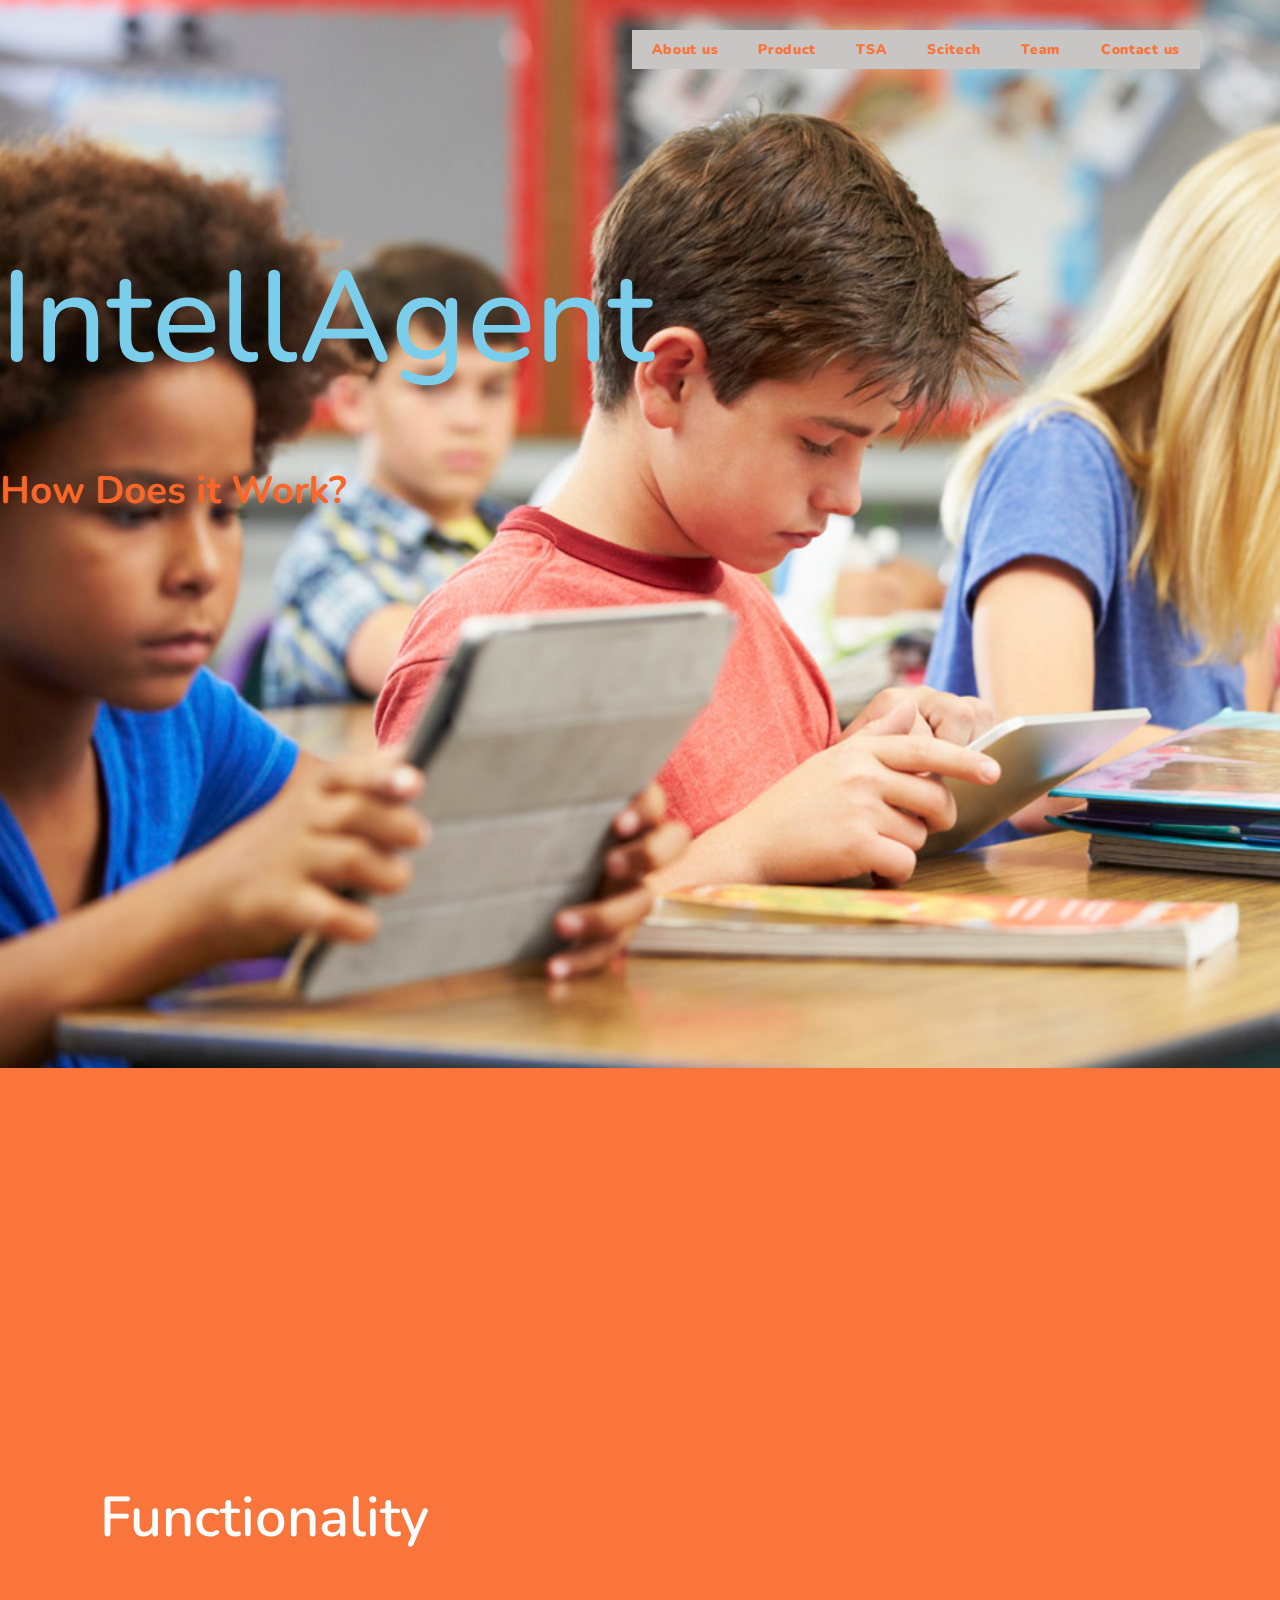
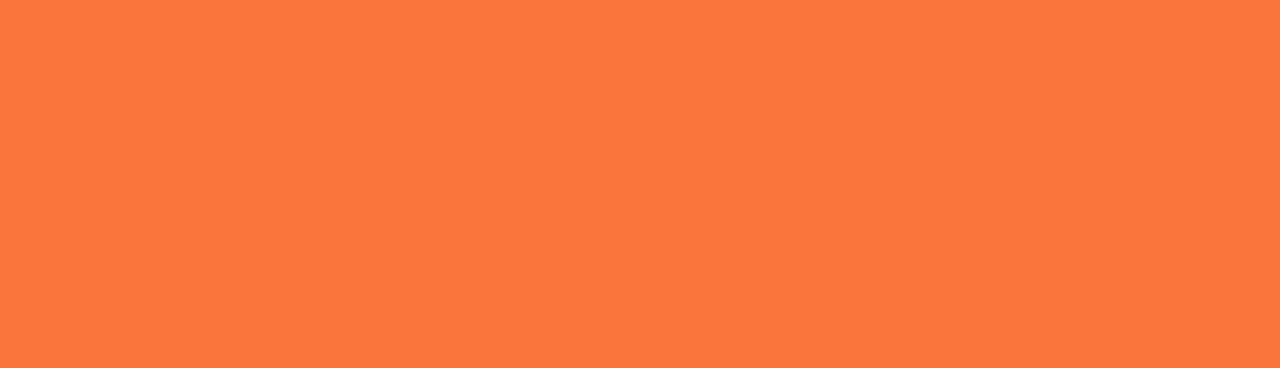
==== commit f6b78277: "Update" ====
--- a/app.html
+++ b/app.html
@@ -31,13 +31,13 @@
                 <div id="logo"></div>
                 <button class="main-nav-toggle">Toggle Menu<span class="main-nav-toggle__bars"></span></button>
                 <nav id="main-nav">
-                    <ul>
-                        <li><a href="#about-section">About us</a></li>
-                        <li><a href="#products-section">Product</a></li>
-                        <li><a href="#tsa-section">TSA</a></li>
-                        <li><a href="#scitech-section">Scitech</a></li>
-                        <li><a href="#team-section">Team</a></li>
-                        <li><a href="#contact-section">Contact us</a></li>
+                    <ul style="background-color:#c8c5c5;">
+                        <li><a href="#about-section" style = "color: #f9753c; font-weight: 1000; text-outline: 2px">About us</a></li>
+                        <li><a href="#products-section" style = "color: #f9753c; font-weight: 1000">Product</a></li>
+                        <li><a href="#tsa-section" style = "color: #f9753c; font-weight: 1000">TSA</a></li>
+                        <li><a href="#scitech-section" style = "color: #f9753c; font-weight: 1000">Scitech</a></li>
+                        <li><a href="#team-section" style = "color: #f9753c; font-weight: 1000">Team</a></li>
+                        <li><a href="#contact-section" style = "color: #f9753c; font-weight: 1000">Contact us</a></li>
 
                     </ul>
                 </nav>
@@ -46,17 +46,26 @@
                 <div id="hero2-background" class="canvas-wrap">
                     <canvas></canvas>
                 </div>
-                <div class="hero2-text">
+                <div style="background-color:#7bceeb">
+                        <!--[if gte mso 9]>
+                            <v:rect xmlns:v="urn:schemas-microsoft-com:vml" fill="true" stroke="false" style="mso-width-percent:1000;">
+                            <v:fill type="frame" src="student.jpg" />
+                            <v:textbox style="mso-fit-shape-to-text:true" inset="0,0,0,0">
+                                <![endif]-->
+                         <table height="100%" width="100%" cellpadding="0" cellspacing="0" border="0">
+                           <tr>
+                             <td valign="top" align="left" background="student.jpg" style="background-repeat:no-repeat; background-size:cover;">
+                    <div class="hero2-text">
 
                     <h1 data-scroll-spy="50%" class="has-svg-text">
-
-                        <span style="font-family: Nunito; font-weight: 200; font-size:10vw;">
+                        <br></br>
+                        <span style="font-family: Nunito; font-weight: 500; font-size:10vw; color:#7bceeb">
 
                             IntellAgent
 
                         </span>
                     </h1>
-                    <p data-break-to="words" data-scroll-spy="40%" style="font-family: Nunito; font-weight: 300; font-size: 3vw;">Understanding a Lecture with Ease</p>
+                    <p data-break-to="words" data-scroll-spy="40%" style="font-family: Nunito; font-weight: 700; font-size: 3vw; color:#f96627">How Does it Work?</p>
                 </div>
                 <div id="hero2-canvas" style="WIDTH: 0%;">
                     <canvas width="1000" height="1000" style="width: 500px; height: 500px;"></canvas>
@@ -66,6 +75,28 @@
                     <div class="waves">
                     </div>
                 </div>
+            </td>
+        </tr>
+      </table>
+      <!--[if gte mso 9]>
+     </v:textbox>
+     </v:rect>
+     <![endif]-->
+     </div>
             </section>
+            <section id="functionality-section" style="color: #ffffff; background-color: #f9753c;">
+                    <div data-scroll-spy="true" class="section-title">
+                        <h1 class="has-svg-text" style="color: #ffffff;">
+                            <span>
+                                Functionality 
+                                <svg data-stroke-width="8" version="1.1" xmlns="http://www.w3.org/2000/svg" xmlns:xlink="http://www.w3.org/1999/xlink" viewbox="0 0 325.666 42" xml:space="preserve" class="svg-text">
+                                    <defs>
+                                        <clipPath data-mask-id="opr-mask-##"></clipPath>
+                                    </defs>
+                                </svg>
+                            </span>
+                        </h1>   
+                    </div>
+                </section>
     </body>
 </html>
--- a/css/styles.min.css
+++ b/css/styles.min.css
@@ -626,6 +626,7 @@
 html.svg #hero-section .hero-text h1.is-visible .letter {
     animation: a .8s cubic-bezier(.455, .03, .515, .955) forwards
 }
+
 #hero-section .hero-text h1:after {
     content: "";
     display: block;
@@ -718,6 +719,7 @@
     display: flex;
     justify-content: center
 }
+
 @media screen and (max-width: 991px) {
     #hero-canvas {
         display: none;
@@ -1362,6 +1364,17 @@
     min-height: 100vh;
     background: #fff
 }
+#functionality-section {
+    position: relative;
+    z-index: 1;
+    display: flex;
+    align-items: center;
+    padding: 100px;
+    font: normal 200 26px/1.5 Nunito, sans-serif;
+    background: #f9f9f9;
+    height: 100vh; 
+    width: 100vw; 
+}
 #google-map {
     order: -1;
     flex: 0 0 50%;
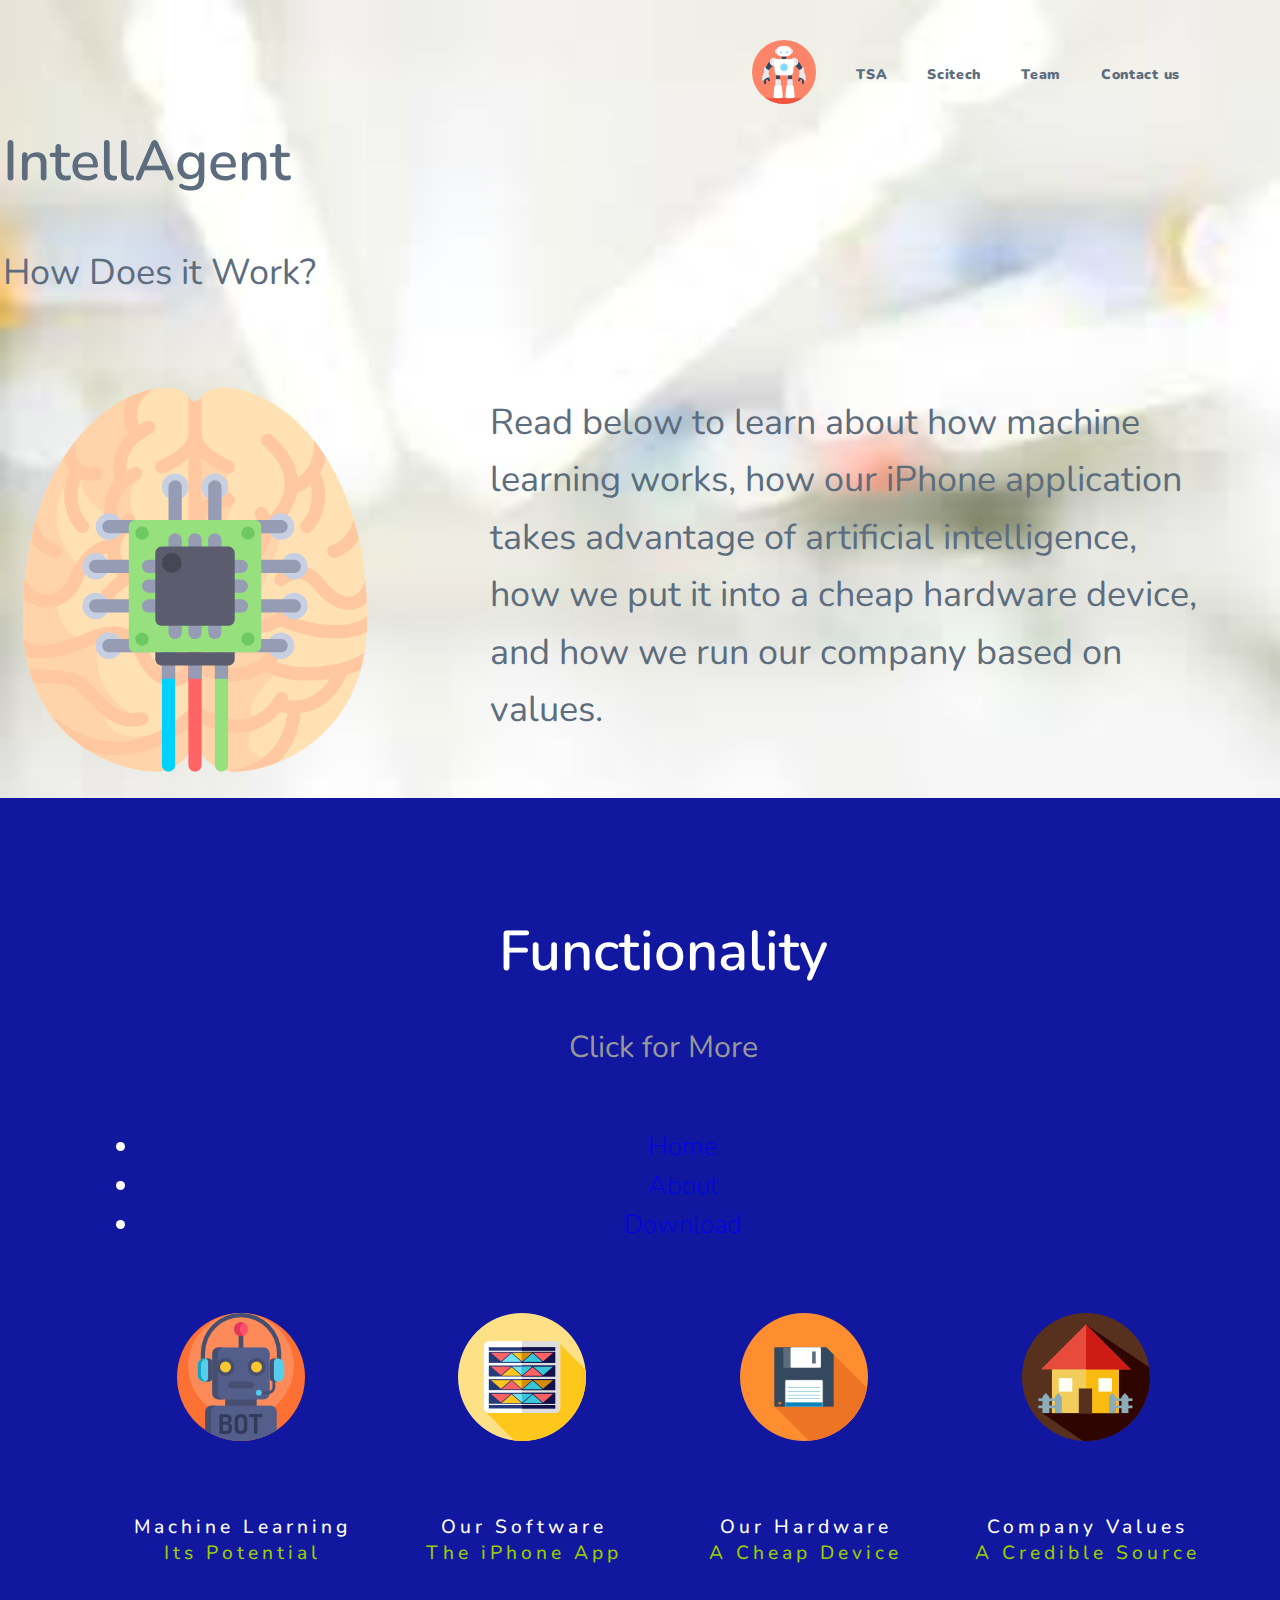
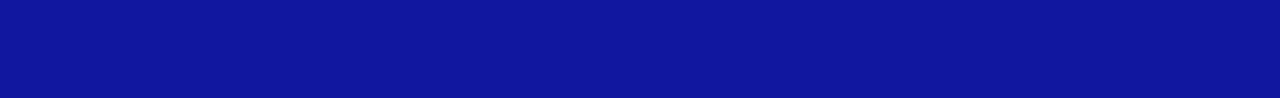
==== commit a69a415d: "ya done" ====
--- a/app.html
+++ b/app.html
@@ -31,13 +31,12 @@
                 <div id="logo"></div>
                 <button class="main-nav-toggle">Toggle Menu<span class="main-nav-toggle__bars"></span></button>
                 <nav id="main-nav">
-                    <ul style="background-color:#c8c5c5;">
-                        <li><a href="#about-section" style = "color: #f9753c; font-weight: 1000; text-outline: 2px">About us</a></li>
-                        <li><a href="#products-section" style = "color: #f9753c; font-weight: 1000">Product</a></li>
-                        <li><a href="#tsa-section" style = "color: #f9753c; font-weight: 1000">TSA</a></li>
-                        <li><a href="#scitech-section" style = "color: #f9753c; font-weight: 1000">Scitech</a></li>
-                        <li><a href="#team-section" style = "color: #f9753c; font-weight: 1000">Team</a></li>
-                        <li><a href="#contact-section" style = "color: #f9753c; font-weight: 1000">Contact us</a></li>
+                    <ul>
+                        <li><a href="index.html" style = "color: #5D6D7E; font-weight: 1000;"><img src="robot4.png"/></a></li>
+                        <li><a href="tsa.html" style = "color: #5D6D7E; font-weight: 1000">TSA</a></li>
+                        <li><a href="scitech.html" style = "color: #5D6D7E; font-weight: 1000">Scitech</a></li>
+                        <li><a href="file:///Users/Mahmood/Desktop/IntellAgent/index.html#team-section" style = "color: #5D6D7E; font-weight: 1000">Team</a></li>
+                        <li><a href="file:///Users/Mahmood/Desktop/IntellAgent/index.html#contact-section" style = "color: #5D6D7E; font-weight: 1000">Contact us</a></li>
 
                     </ul>
                 </nav>
@@ -49,32 +48,63 @@
                 <div style="background-color:#7bceeb">
                         <!--[if gte mso 9]>
                             <v:rect xmlns:v="urn:schemas-microsoft-com:vml" fill="true" stroke="false" style="mso-width-percent:1000;">
-                            <v:fill type="frame" src="student.jpg" />
+                            <v:fill type="frame" src="download.jpg" />
                             <v:textbox style="mso-fit-shape-to-text:true" inset="0,0,0,0">
                                 <![endif]-->
                          <table height="100%" width="100%" cellpadding="0" cellspacing="0" border="0">
                            <tr>
-                             <td valign="top" align="left" background="student.jpg" style="background-repeat:no-repeat; background-size:cover;">
+                             <td valign="top" align="left" background="download.jpg" style="background-repeat:no-repeat; background-size:cover;">
                     <div class="hero2-text">
+                        <br></br>
+                        <table style="height: 80vh;" width="1200vw">
+                            <tbody>
+                            <tr>
+                            <td style="width: 100vw;" colspan="10" float="right">&nbsp;
+                                    <h1 class="has-svg-text" style="color: #5D6D7E;" text-center>
+                                            <span>
+                                                 IntellAgent
+                                                <svg data-stroke-width="8" version="1.1" xmlns="http://www.w3.org/2000/svg" xmlns:xlink="http://www.w3.org/1999/xlink" viewbox="0 0 325.666 42" xml:space="preserve" class="svg-text">
+                                                    <defs>
+                                                        <clipPath data-mask-id="opr-mask-##"></clipPath>
+                                                    </defs>
+                                                </svg>
+                                            </span>
+                                        </h1>
+                                        <h2 style="color:#5D6D7E">
+                                        <p>How Does it Work?</p>
+                                    </h2>
+                                    </div>
+                                </td>
+                            </tr>
+                                <td style="width: 1vw;">&nbsp;
+                                    <div class="container" class="about">
+              
+                                       <div class="col-md-2 text-center col-md-offset-2 col-sm-offset-2 aboutpic">
+                                               <img src="293549.svg" style="float:left; width:30vw;height:47vh;" >
+                                           </div>
+                                <td class = a> <div class="col-md-4 col-md-offset-1 text-center abouttext">
+                                    <h2 class="has-svg-text" style="color: #73c2fb;" text-center>
+                                        <span style="width:5vw; color:#5D6D7E">
 
-                    <h1 data-scroll-spy="50%" class="has-svg-text">
-                        <br></br>
-                        <span style="font-family: Nunito; font-weight: 500; font-size:10vw; color:#7bceeb">
-
-                            IntellAgent
-
-                        </span>
-                    </h1>
-                    <p data-break-to="words" data-scroll-spy="40%" style="font-family: Nunito; font-weight: 700; font-size: 3vw; color:#f96627">How Does it Work?</p>
-                </div>
-                <div id="hero2-canvas" style="WIDTH: 0%;">
-                    <canvas width="1000" height="1000" style="width: 500px; height: 500px;"></canvas>
-                </div>
-                <div id="scroll-teaser">
-                    <div class="scroll-teaser__mouse"></div>
-                    <div class="waves">
-                    </div>
-                </div>
+                                            Read below to learn about how machine learning works, how our iPhone application takes advantage of artificial intelligence, how we put it into a cheap hardware device, and how we run our company based on values. 
+                                 
+                                            <svg data-stroke-width="8" version="1.1" xmlns="http://www.w3.org/2000/svg" xmlns:xlink="http://www.w3.org/1999/xlink" viewbox="0 0 325.666 42" xml:space="preserve" class="svg-text">
+                                            </svg>
+                                        </span>
+                                    </h2> 
+                                </div>
+                                 </td>
+                            
+                            </tr>
+                 <div class="row">
+                            
+                                </td>
+                            <tr>
+                            <td>
+                            </td>
+                            </tr>
+                            </tbody>
+                            </table>
             </td>
         </tr>
       </table>
@@ -84,18 +114,57 @@
      <![endif]-->
      </div>
             </section>
-            <section id="functionality-section" style="color: #ffffff; background-color: #f9753c;">
+            <section id="functionality-section" style="color: #ffffff; background-color: #11189f;">
                     <div data-scroll-spy="true" class="section-title">
-                        <h1 class="has-svg-text" style="color: #ffffff;">
-                            <span>
-                                Functionality 
-                                <svg data-stroke-width="8" version="1.1" xmlns="http://www.w3.org/2000/svg" xmlns:xlink="http://www.w3.org/1999/xlink" viewbox="0 0 325.666 42" xml:space="preserve" class="svg-text">
-                                    <defs>
-                                        <clipPath data-mask-id="opr-mask-##"></clipPath>
-                                    </defs>
-                                </svg>
-                            </span>
-                        </h1>   
+                            <h1 class="has-svg-text" style="color: #ffffff;">
+                                    <span>
+                                     Functionality
+                                            <svg data-stroke-width="8" version="1.1" xmlns="http://www.w3.org/2000/svg" xmlns:xlink="http://www.w3.org/1999/xlink" viewbox="0 0 325.666 42" xml:space="preserve" class="svg-text">
+                                                <defs>
+                                                    <clipPath data-mask-id="opr-mask-##"></clipPath>
+                                                </defs>
+                                               
+                                            </svg>
+                                        </span>
+                                    </h1>
+                                    <h3 class="has-svg-text" style="color: #989898;">
+                                            <span>
+                                             Click for More
+                                                    <svg data-stroke-width="8" version="1.1" xmlns="http://www.w3.org/2000/svg" xmlns:xlink="http://www.w3.org/1999/xlink" viewbox="0 0 325.666 42" xml:space="preserve" class="svg-text">
+                                                        <defs>
+                                                            <clipPath data-mask-id="opr-mask-##"></clipPath>
+                                                        </defs>
+                                                       
+                                                    </svg>
+                                                </span>
+                                            </h3>
+                                    <center>  
+                               
+                                <table border="1" style="border-collapse: collapse; width: 88vw; height: 35vh; border: none">
+                                        <tbody>
+                                        <tr style="height: 25vh;">
+                                        <td style="width: 88vw; height: 25vh; text-align: center; border: none"><a href="#about-section" style = "color: #ffffff; font-weight: 1000;"><img src="robot.png" button id="robotexpander" type="button" onclick="expandoverlay()"/></a></td>
+                                        <div id="overlay_robot">
+                                            <ul>
+                                                 <li><a href="#">Home</a></li>
+                                                 <li><a href="#">About</a></li>
+                                                 <li><a href="#">Download</a></li>         
+                                            </ul>
+                                       </div>
+                                        <td style="width: 88vw; height: 25vh; text-align: center; border: none"><a href="#about-section" style = "color: #ffffff; font-weight: 1000;"><img src="software.png"/></a></td>
+                                        <td style="width: 88vw; height: 25vh; text-align: center; border: none"><a href="#about-section" style = "color: #ffffff; font-weight: 1000;"><img src="hardware.png"/></a></td>
+                                        <td style="width: 88vw; height: 25vh; text-align: center; border: none"><a href="#about-section" style = "color: #ffffff; font-weight: 1000;"><img src="house.png"/></a></td>
+                                        </tr>
+                                        <tr style="height: 10vh;">
+                                            <td style="width: 88vw; height: 10vh; text-align: center; border: none"><p style="color: #ffffff; font-weight: 500; font-size:1.5vw">Machine Learning</p><p style="color: #99cc00; font-weight: 500; font-size:1.5vw">Its Potential</p></td>
+                                            <td style="width: 88vw; height: 10vh; text-align: center; border: none"><p style="color: #ffffff; font-weight: 500; font-size:1.5vw">Our Software</p><p style="color: #99cc00; font-weight: 500; font-size:1.5vw">The iPhone App</p></td>
+                                            <td style="width: 88vw; height: 10vh; text-align: center; border: none"><p style="color: #ffffff; font-weight: 500; font-size:1.5vw">Our Hardware</p><p style="color: #99cc00; font-weight: 500; font-size:1.5vw">A Cheap Device</p></td>
+                                            <td style="width: 88vw; height: 10vh; text-align: center; border: none"><p style="color: #ffffff; font-weight: 500; font-size:1.5vw">Company Values</p><p style="color: #99cc00; font-weight: 500; font-size:1.5vw">A Credible Source</p></td>
+                                        </tr>
+                                        </tbody>
+                                        </table>
+                                    </center>
+                      
                     </div>
                 </section>
     </body>
--- a/css/styles.min.css
+++ b/css/styles.min.css
@@ -905,7 +905,7 @@
 
 #intro-section {
     position: relative;
-    z-index: 1;
+    z-x: 1;
     display: flex;
     align-items: center;
     padding: 100px;
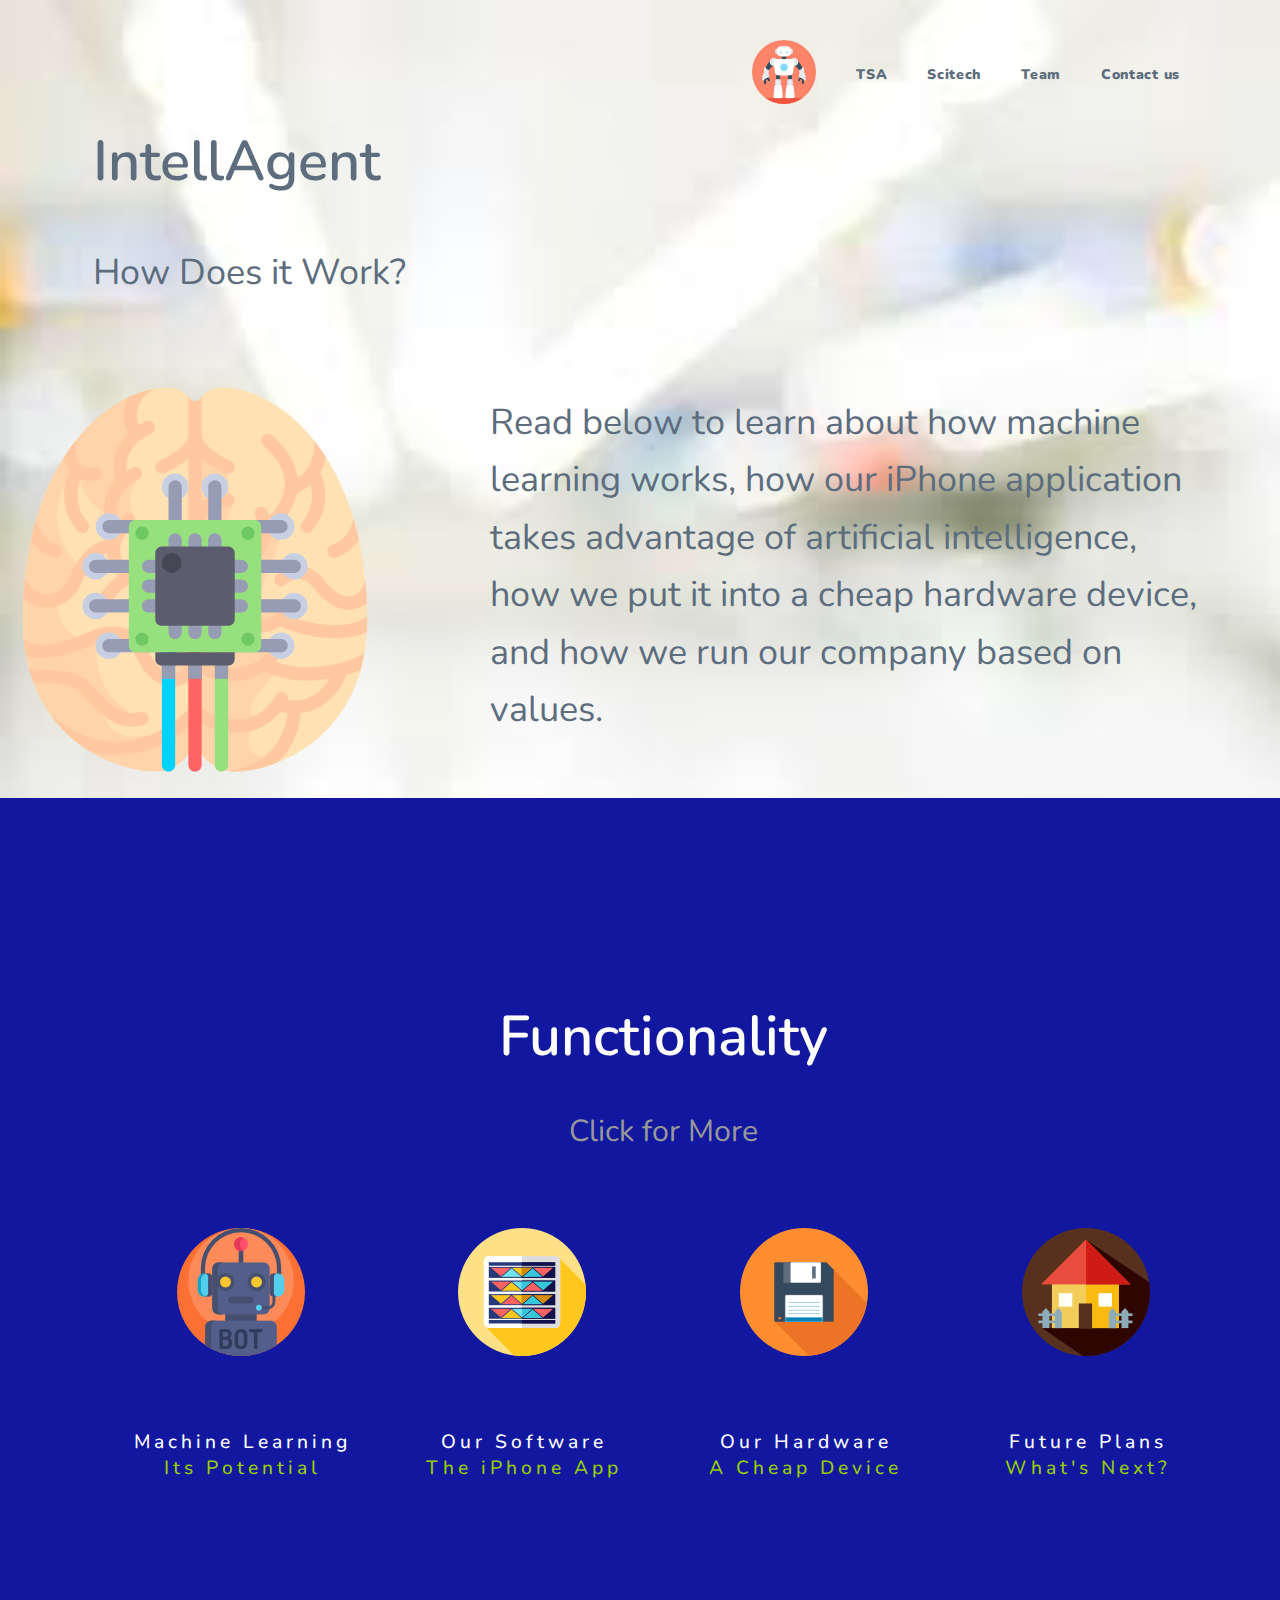
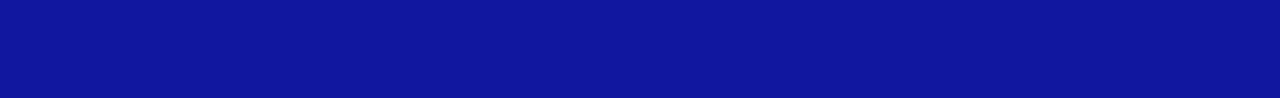
==== commit 3cbc9969: "new update" ====
--- a/app.html
+++ b/app.html
@@ -60,7 +60,7 @@
                             <tbody>
                             <tr>
                             <td style="width: 100vw;" colspan="10" float="right">&nbsp;
-                                    <h1 class="has-svg-text" style="color: #5D6D7E;" text-center>
+                                    <h1 class="has-svg-text" style="color: #5D6D7E; margin-left:7vw;" text-center>
                                             <span>
                                                  IntellAgent
                                                 <svg data-stroke-width="8" version="1.1" xmlns="http://www.w3.org/2000/svg" xmlns:xlink="http://www.w3.org/1999/xlink" viewbox="0 0 325.666 42" xml:space="preserve" class="svg-text">
@@ -70,7 +70,7 @@
                                                 </svg>
                                             </span>
                                         </h1>
-                                        <h2 style="color:#5D6D7E">
+                                        <h2 style="color:#5D6D7E; margin-left:7vw;">
                                         <p>How Does it Work?</p>
                                     </h2>
                                     </div>
@@ -143,28 +143,20 @@
                                 <table border="1" style="border-collapse: collapse; width: 88vw; height: 35vh; border: none">
                                         <tbody>
                                         <tr style="height: 25vh;">
-                                        <td style="width: 88vw; height: 25vh; text-align: center; border: none"><a href="#about-section" style = "color: #ffffff; font-weight: 1000;"><img src="robot.png" button id="robotexpander" type="button" onclick="expandoverlay()"/></a></td>
-                                        <div id="overlay_robot">
-                                            <ul>
-                                                 <li><a href="#">Home</a></li>
-                                                 <li><a href="#">About</a></li>
-                                                 <li><a href="#">Download</a></li>         
-                                            </ul>
-                                       </div>
+                                        <td style="width: 88vw; height: 25vh; text-align: center; border: none"><a href="#about-section" style = "color: #ffffff; font-weight: 1000;"><img src="robot.png"/></a></td>
                                         <td style="width: 88vw; height: 25vh; text-align: center; border: none"><a href="#about-section" style = "color: #ffffff; font-weight: 1000;"><img src="software.png"/></a></td>
-                                        <td style="width: 88vw; height: 25vh; text-align: center; border: none"><a href="#about-section" style = "color: #ffffff; font-weight: 1000;"><img src="hardware.png"/></a></td>
+                                        <td style="width: 88vw; height: 25vh; text-align: center; border: none"><a href="hardware.html" style = "color: #ffffff; font-weight: 1000;"><img src="hardware.png"/></a></td>
                                         <td style="width: 88vw; height: 25vh; text-align: center; border: none"><a href="#about-section" style = "color: #ffffff; font-weight: 1000;"><img src="house.png"/></a></td>
                                         </tr>
                                         <tr style="height: 10vh;">
                                             <td style="width: 88vw; height: 10vh; text-align: center; border: none"><p style="color: #ffffff; font-weight: 500; font-size:1.5vw">Machine Learning</p><p style="color: #99cc00; font-weight: 500; font-size:1.5vw">Its Potential</p></td>
                                             <td style="width: 88vw; height: 10vh; text-align: center; border: none"><p style="color: #ffffff; font-weight: 500; font-size:1.5vw">Our Software</p><p style="color: #99cc00; font-weight: 500; font-size:1.5vw">The iPhone App</p></td>
                                             <td style="width: 88vw; height: 10vh; text-align: center; border: none"><p style="color: #ffffff; font-weight: 500; font-size:1.5vw">Our Hardware</p><p style="color: #99cc00; font-weight: 500; font-size:1.5vw">A Cheap Device</p></td>
-                                            <td style="width: 88vw; height: 10vh; text-align: center; border: none"><p style="color: #ffffff; font-weight: 500; font-size:1.5vw">Company Values</p><p style="color: #99cc00; font-weight: 500; font-size:1.5vw">A Credible Source</p></td>
+                                            <td style="width: 88vw; height: 10vh; text-align: center; border: none"><p style="color: #ffffff; font-weight: 500; font-size:1.5vw">Future Plans</p><p style="color: #99cc00; font-weight: 500; font-size:1.5vw">What's Next?</p></td>
                                         </tr>
                                         </tbody>
                                         </table>
                                     </center>
-                      
                     </div>
                 </section>
     </body>
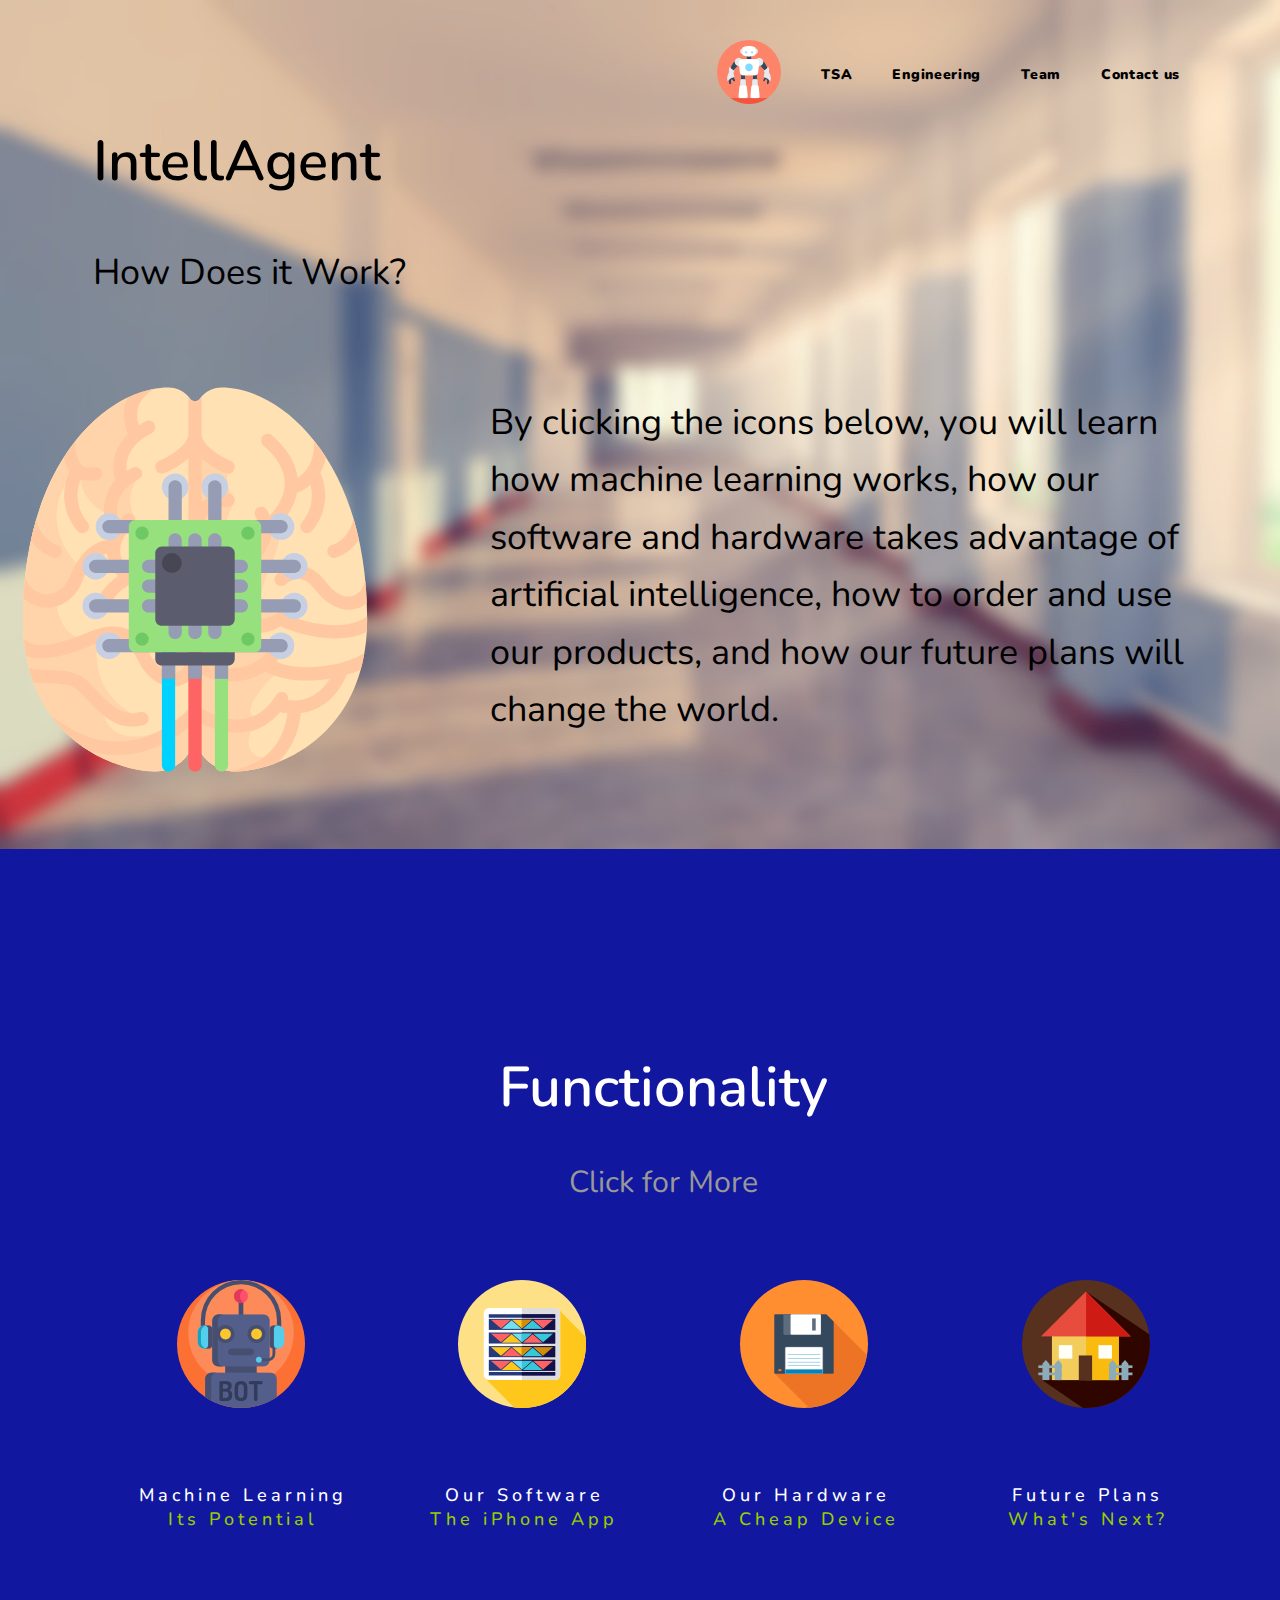
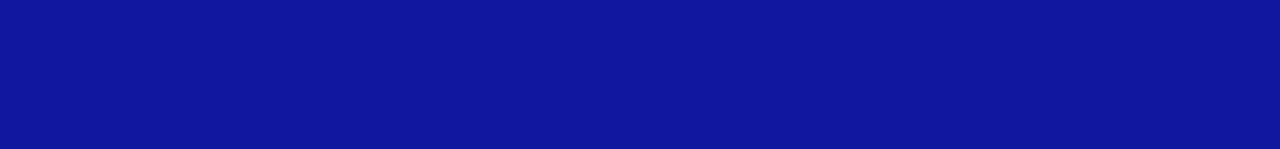
==== commit 66540c1c: "DONE" ====
--- a/app.html
+++ b/app.html
@@ -32,11 +32,11 @@
                 <button class="main-nav-toggle">Toggle Menu<span class="main-nav-toggle__bars"></span></button>
                 <nav id="main-nav">
                     <ul>
-                        <li><a href="index.html" style = "color: #5D6D7E; font-weight: 1000;"><img src="robot4.png"/></a></li>
-                        <li><a href="tsa.html" style = "color: #5D6D7E; font-weight: 1000">TSA</a></li>
-                        <li><a href="scitech.html" style = "color: #5D6D7E; font-weight: 1000">Scitech</a></li>
-                        <li><a href="file:///Users/Mahmood/Desktop/IntellAgent/index.html#team-section" style = "color: #5D6D7E; font-weight: 1000">Team</a></li>
-                        <li><a href="file:///Users/Mahmood/Desktop/IntellAgent/index.html#contact-section" style = "color: #5D6D7E; font-weight: 1000">Contact us</a></li>
+                        <li><a href="index.html" style = "color: rgb(0, 0, 0); font-weight: 1000;"><img src="robot4.png"/></a></li>
+                        <li><a href="tsa.html" style = "color: rgb(0, 0, 0); font-weight: 1000">TSA</a></li>
+                        <li><a href="engineering.html" style = "color: rgb(0, 0, 0); font-weight: 1000">Engineering</a></li>
+                        <li><a href="file:///Users/Mahmood/Desktop/IntellAgent/index.html#team-section" style = "color: rgb(0, 0, 0); font-weight: 1000">Team</a></li>
+                        <li><a href="file:///Users/Mahmood/Desktop/IntellAgent/index.html#contact-section" style = "color: rgb(0, 0, 0); font-weight: 1000">Contact us</a></li>
 
                     </ul>
                 </nav>
@@ -48,19 +48,19 @@
                 <div style="background-color:#7bceeb">
                         <!--[if gte mso 9]>
                             <v:rect xmlns:v="urn:schemas-microsoft-com:vml" fill="true" stroke="false" style="mso-width-percent:1000;">
-                            <v:fill type="frame" src="download.jpg" />
+                            <v:fill type="frame" src="hallwayblur.jpg" />
                             <v:textbox style="mso-fit-shape-to-text:true" inset="0,0,0,0">
                                 <![endif]-->
                          <table height="100%" width="100%" cellpadding="0" cellspacing="0" border="0">
                            <tr>
-                             <td valign="top" align="left" background="download.jpg" style="background-repeat:no-repeat; background-size:cover;">
+                             <td valign="top" align="left" background="hallwayblur.jpg" style="background-repeat:no-repeat; background-size:cover;">
                     <div class="hero2-text">
                         <br></br>
                         <table style="height: 80vh;" width="1200vw">
                             <tbody>
                             <tr>
                             <td style="width: 100vw;" colspan="10" float="right">&nbsp;
-                                    <h1 class="has-svg-text" style="color: #5D6D7E; margin-left:7vw;" text-center>
+                                    <h1 class="has-svg-text" style="color: rgb(0, 0, 0); margin-left:7vw;" text-center>
                                             <span>
                                                  IntellAgent
                                                 <svg data-stroke-width="8" version="1.1" xmlns="http://www.w3.org/2000/svg" xmlns:xlink="http://www.w3.org/1999/xlink" viewbox="0 0 325.666 42" xml:space="preserve" class="svg-text">
@@ -70,7 +70,7 @@
                                                 </svg>
                                             </span>
                                         </h1>
-                                        <h2 style="color:#5D6D7E; margin-left:7vw;">
+                                        <h2 style="color:rgb(0, 0, 0); margin-left:7vw;">
                                         <p>How Does it Work?</p>
                                     </h2>
                                     </div>
@@ -83,10 +83,10 @@
                                                <img src="293549.svg" style="float:left; width:30vw;height:47vh;" >
                                            </div>
                                 <td class = a> <div class="col-md-4 col-md-offset-1 text-center abouttext">
-                                    <h2 class="has-svg-text" style="color: #73c2fb;" text-center>
-                                        <span style="width:5vw; color:#5D6D7E">
+                                    <h2 class="has-svg-text" style="color: #ffffff;" text-center>
+                                        <span style="width:5vw; color:rgb(0, 0, 0)">
 
-                                            Read below to learn about how machine learning works, how our iPhone application takes advantage of artificial intelligence, how we put it into a cheap hardware device, and how we run our company based on values. 
+                                            By clicking the icons below, you will learn how machine learning works, how our software and hardware takes advantage of artificial intelligence, how to order and use our products, and how our future plans will change the world.
                                  
                                             <svg data-stroke-width="8" version="1.1" xmlns="http://www.w3.org/2000/svg" xmlns:xlink="http://www.w3.org/1999/xlink" viewbox="0 0 325.666 42" xml:space="preserve" class="svg-text">
                                             </svg>
@@ -105,6 +105,7 @@
                             </tr>
                             </tbody>
                             </table>
+                            <br></br>
             </td>
         </tr>
       </table>
@@ -143,16 +144,16 @@
                                 <table border="1" style="border-collapse: collapse; width: 88vw; height: 35vh; border: none">
                                         <tbody>
                                         <tr style="height: 25vh;">
-                                        <td style="width: 88vw; height: 25vh; text-align: center; border: none"><a href="#about-section" style = "color: #ffffff; font-weight: 1000;"><img src="robot.png"/></a></td>
-                                        <td style="width: 88vw; height: 25vh; text-align: center; border: none"><a href="#about-section" style = "color: #ffffff; font-weight: 1000;"><img src="software.png"/></a></td>
+                                        <td style="width: 88vw; height: 25vh; text-align: center; border: none"><a href="ml.html" style = "color: #ffffff; font-weight: 1000;"><img src="robot.png"/></a></td>
+                                        <td style="width: 88vw; height: 25vh; text-align: center; border: none"><a href="software.html" style = "color: #ffffff; font-weight: 1000;"><img src="software.png"/></a></td>
                                         <td style="width: 88vw; height: 25vh; text-align: center; border: none"><a href="hardware.html" style = "color: #ffffff; font-weight: 1000;"><img src="hardware.png"/></a></td>
-                                        <td style="width: 88vw; height: 25vh; text-align: center; border: none"><a href="#about-section" style = "color: #ffffff; font-weight: 1000;"><img src="house.png"/></a></td>
+                                        <td style="width: 88vw; height: 25vh; text-align: center; border: none"><a href="future.html" style = "color: #ffffff; font-weight: 1000;"><img src="house.png"/></a></td>
                                         </tr>
                                         <tr style="height: 10vh;">
-                                            <td style="width: 88vw; height: 10vh; text-align: center; border: none"><p style="color: #ffffff; font-weight: 500; font-size:1.5vw">Machine Learning</p><p style="color: #99cc00; font-weight: 500; font-size:1.5vw">Its Potential</p></td>
-                                            <td style="width: 88vw; height: 10vh; text-align: center; border: none"><p style="color: #ffffff; font-weight: 500; font-size:1.5vw">Our Software</p><p style="color: #99cc00; font-weight: 500; font-size:1.5vw">The iPhone App</p></td>
-                                            <td style="width: 88vw; height: 10vh; text-align: center; border: none"><p style="color: #ffffff; font-weight: 500; font-size:1.5vw">Our Hardware</p><p style="color: #99cc00; font-weight: 500; font-size:1.5vw">A Cheap Device</p></td>
-                                            <td style="width: 88vw; height: 10vh; text-align: center; border: none"><p style="color: #ffffff; font-weight: 500; font-size:1.5vw">Future Plans</p><p style="color: #99cc00; font-weight: 500; font-size:1.5vw">What's Next?</p></td>
+                                            <td style="width: 88vw; height: 10vh; text-align: center; border: none"><p style="color: #ffffff; font-weight: 500; font-size:16">Machine Learning</p><p style="color: #99cc00; font-weight: 500; font-size:16">Its Potential</p></td>
+                                            <td style="width: 88vw; height: 10vh; text-align: center; border: none"><p style="color: #ffffff; font-weight: 500; font-size:16">Our Software</p><p style="color: #99cc00; font-weight: 500; font-size:16">The iPhone App</p></td>
+                                            <td style="width: 88vw; height: 10vh; text-align: center; border: none"><p style="color: #ffffff; font-weight: 500; font-size:16">Our Hardware</p><p style="color: #99cc00; font-weight: 500; font-size:16">A Cheap Device</p></td>
+                                            <td style="width: 88vw; height: 10vh; text-align: center; border: none"><p style="color: #ffffff; font-weight: 500; font-size:16">Future Plans</p><p style="color: #99cc00; font-weight: 500; font-size:16">What's Next?</p></td>
                                         </tr>
                                         </tbody>
                                         </table>
--- a/css/styles.min.css
+++ b/css/styles.min.css
@@ -1333,7 +1333,7 @@
     width: 100vw; 
 }
 
-#scitech-section {
+#engineering-section {
     position: relative;
     z-index: 1;
     display: flex;
@@ -1980,4 +1980,32 @@
 }
 .g-recaptcha {
     display: none!important
+}
+.order_button {
+    position: relative;
+    display: inline-block;
+    padding: 15px 40px;
+    cursor: pointer;
+    outline: none;
+    width: 180px;
+    height: 51px;
+    font: normal normal 14px Nunito, sans-serif;
+    color: #fff;
+    border: none;
+    background: #028dff;
+    border-radius: 99px;
+}
+.blur {
+        background: url('https://images.unsplash.com/photo-1486723312829-f32b4a25211b?dpr=2&auto=format&fit=crop&w=1500&h=1000&q=80&cs=tinysrgb&crop=&bg=') no-repeat center center fixed;
+        background-size: cover;
+        overflow: hidden;
+        filter: blur(13px);
+        position: absolute;
+        height: 300px;
+        top: -50px;
+        left: -50px;
+        right: -50px;
+        bottom: -50px;
+      }
+
 }